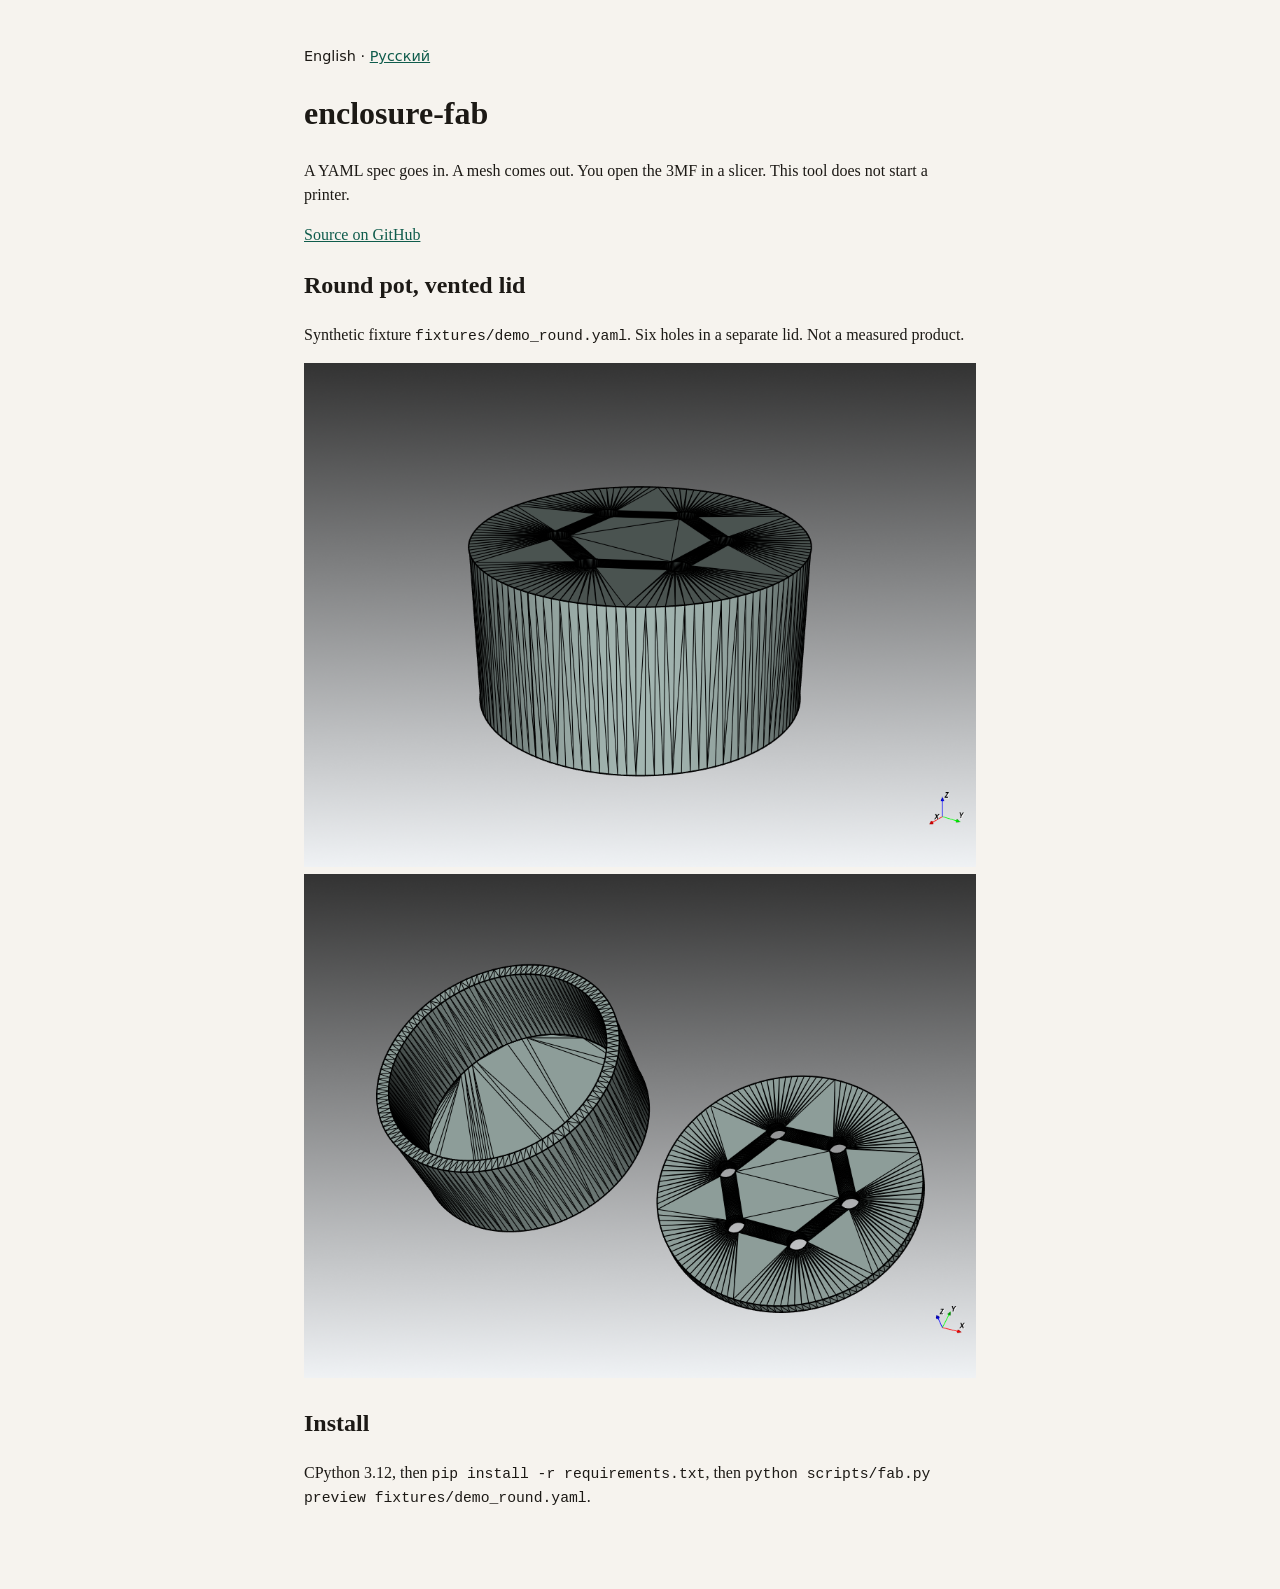
==== docs/index.html @ 09a29b86 "Publish the CadQuery enclosure wrapper with synthetic fixtures. English is the primary language. Per" ====
<!DOCTYPE html>
<html lang="en">
<head>
  <meta charset="utf-8">
  <meta name="viewport" content="width=device-width, initial-scale=1">
  <title>enclosure-fab</title>
  <link rel="stylesheet" href="assets/site.css">
  <link rel="canonical" href="https://belyaevad.github.io/enclosure-fab/">
  <link rel="alternate" hreflang="en" href="https://belyaevad.github.io/enclosure-fab/">
  <link rel="alternate" hreflang="ru" href="https://belyaevad.github.io/enclosure-fab/ru/">
  <meta name="description" content="CadQuery wrapper: a YAML spec becomes STL, 3MF, and STEP. You slice the file yourself.">
</head>
<body>
  <p class="lang">English · <a href="ru/">Русский</a></p>
  <h1>enclosure-fab</h1>
  <p>A YAML spec goes in. A mesh comes out. You open the 3MF in a slicer. This tool does not start a printer.</p>
  <p><a href="https://github.com/BelyaevAD/enclosure-fab">Source on GitHub</a></p>
  <h2>Round pot, vented lid</h2>
  <p>Synthetic fixture <code>fixtures/demo_round.yaml</code>. Six holes in a separate lid. Not a measured product.</p>
  <img src="assets/round-assembled.png" alt="Assembled round pot with a lid and six holes">
  <img src="assets/round-print.png" alt="Pot and lid side by side for slicing">
  <h2>Install</h2>
  <p>CPython 3.12, then <code>pip install -r requirements.txt</code>, then <code>python scripts/fab.py preview fixtures/demo_round.yaml</code>.</p>
</body>
</html>
---- docs/assets/site.css ----
:root {
  color: #1c1915;
  background: #f6f3ee;
  font-family: Georgia, "Iowan Old Style", serif;
}
body {
  margin: 0 auto;
  max-width: 42rem;
  padding: 2rem 1.25rem 4rem;
  line-height: 1.5;
}
a { color: #0f5c4c; }
.lang { font-family: system-ui, sans-serif; font-size: 0.9rem; }
img { max-width: 100%; height: auto; background: #fff; }
code { font-family: ui-monospace, Consolas, monospace; font-size: 0.92em; }
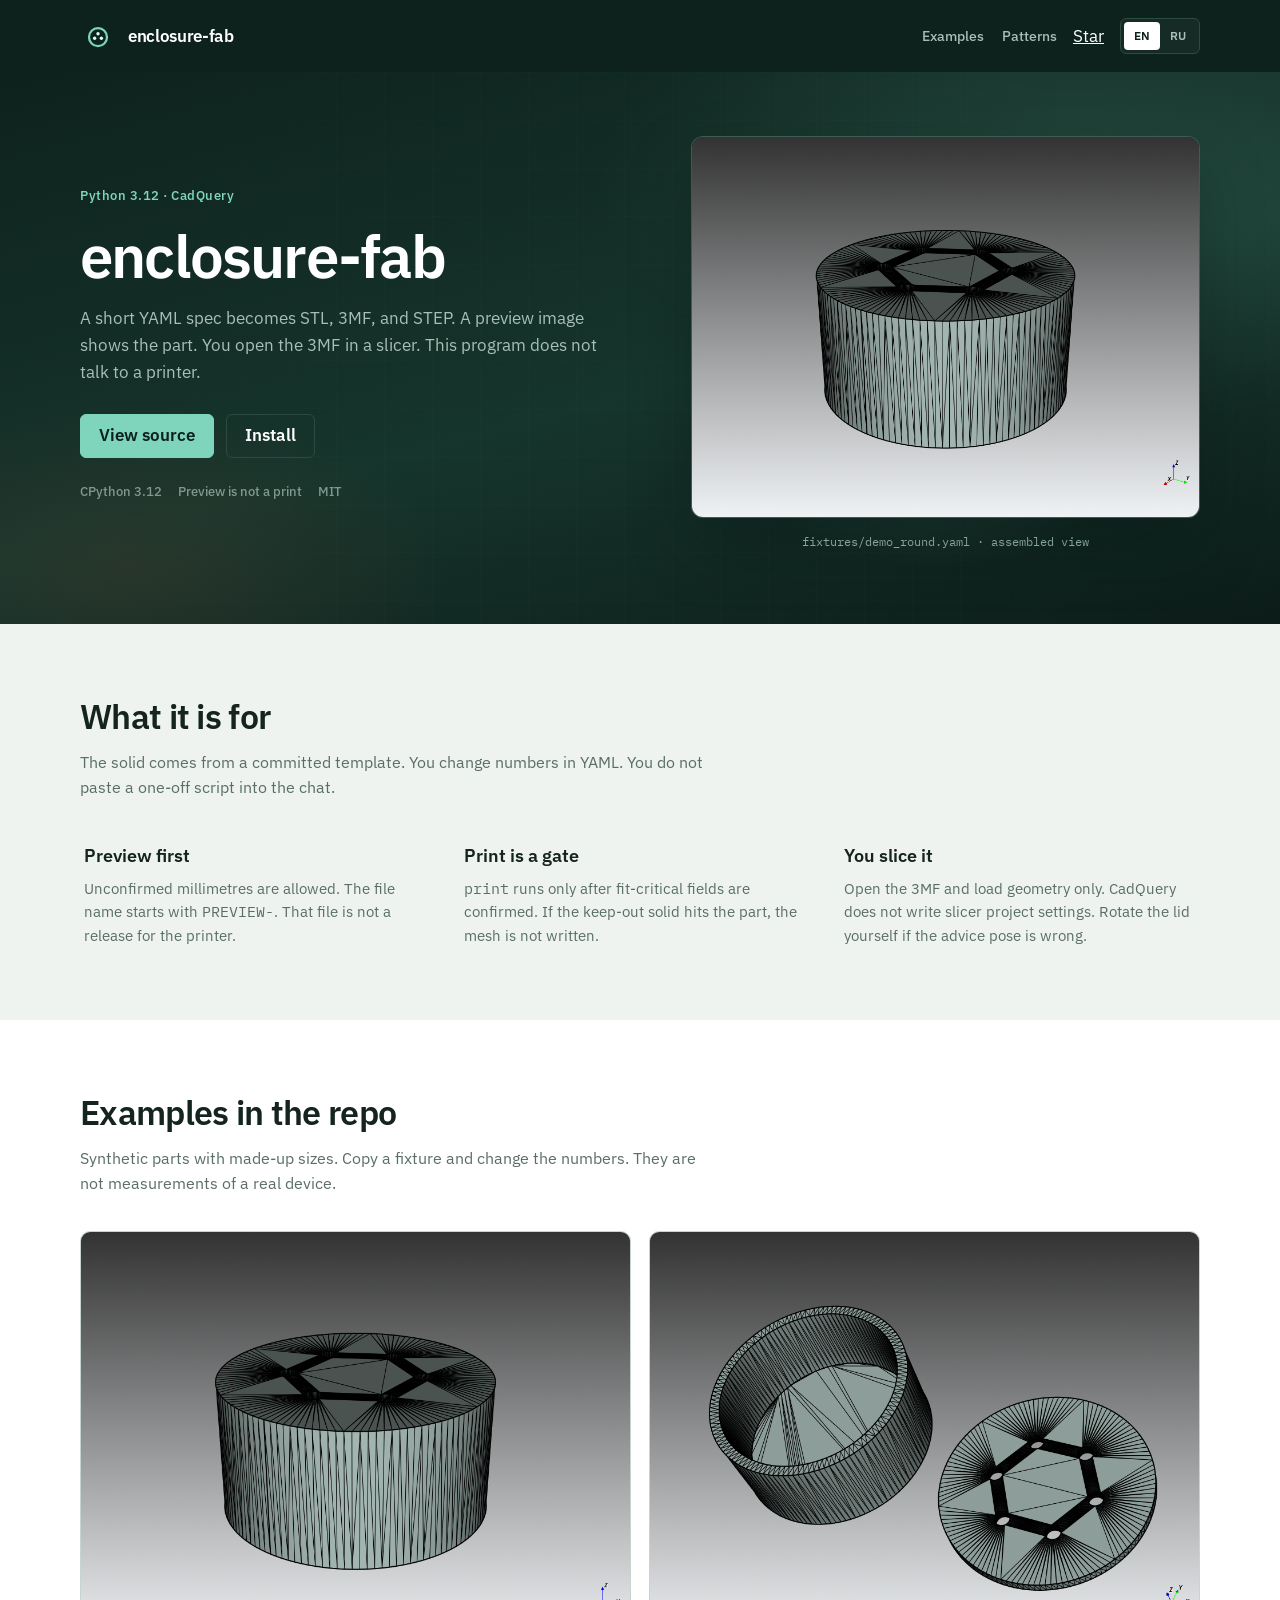
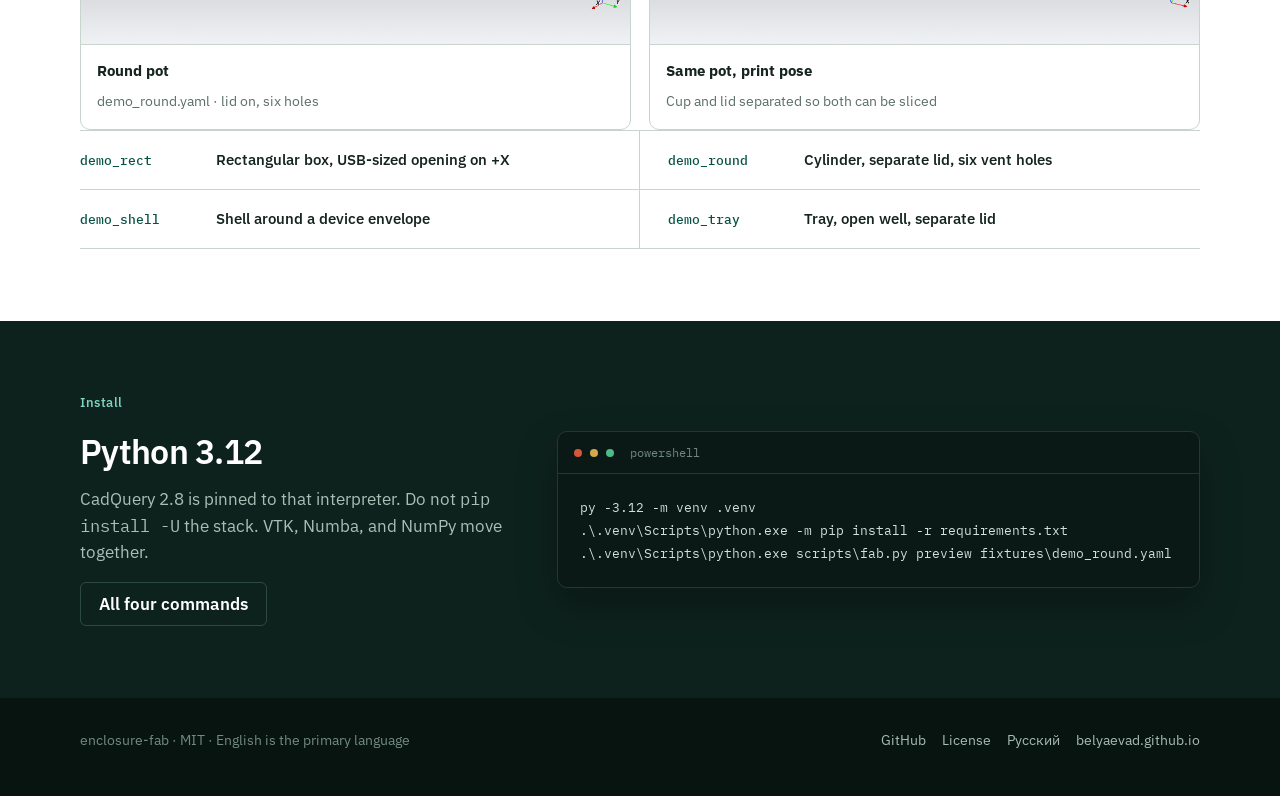
==== commit 5bb2291c: "Match the site to the other project pages and spell out each fixture. GitHub topics are set on the r" ====
--- a/docs/index.html
+++ b/docs/index.html
@@ -3,23 +3,159 @@
 <head>
   <meta charset="utf-8">
   <meta name="viewport" content="width=device-width, initial-scale=1">
-  <title>enclosure-fab</title>
-  <link rel="stylesheet" href="assets/site.css">
+  <title>enclosure-fab — YAML spec to a printable mesh</title>
+  <meta name="description" content="CadQuery wrapper: a YAML spec becomes STL, 3MF, and STEP. Preview is not a print release. You open the file in a slicer. Python 3.12, MIT.">
+  <meta name="robots" content="index, follow, max-image-preview:large">
+  <meta name="author" content="BelyaevAD">
+  <meta name="theme-color" content="#0e221d">
   <link rel="canonical" href="https://belyaevad.github.io/enclosure-fab/">
   <link rel="alternate" hreflang="en" href="https://belyaevad.github.io/enclosure-fab/">
   <link rel="alternate" hreflang="ru" href="https://belyaevad.github.io/enclosure-fab/ru/">
-  <meta name="description" content="CadQuery wrapper: a YAML spec becomes STL, 3MF, and STEP. You slice the file yourself.">
+  <link rel="alternate" hreflang="x-default" href="https://belyaevad.github.io/enclosure-fab/">
+  <link rel="icon" type="image/svg+xml" href="assets/brand-mark.svg">
+  <link rel="preconnect" href="https://fonts.googleapis.com">
+  <link rel="preconnect" href="https://fonts.gstatic.com" crossorigin>
+  <link href="https://fonts.googleapis.com/css2?family=IBM+Plex+Mono:wght@400;500&family=IBM+Plex+Sans:wght@400;500;600;700&display=swap" rel="stylesheet">
+  <link rel="stylesheet" href="assets/site.css">
+  <meta property="og:type" content="website">
+  <meta property="og:locale" content="en_US">
+  <meta property="og:locale:alternate" content="ru_RU">
+  <meta property="og:title" content="enclosure-fab — YAML spec to a printable mesh">
+  <meta property="og:description" content="CadQuery wrapper for STL, 3MF, and STEP. You slice the file. The tool does not start a printer.">
+  <meta property="og:url" content="https://belyaevad.github.io/enclosure-fab/">
+  <meta property="og:site_name" content="enclosure-fab">
+  <meta property="og:image" content="https://belyaevad.github.io/enclosure-fab/assets/round-assembled.png">
+  <meta name="twitter:card" content="summary_large_image">
+  <meta name="twitter:title" content="enclosure-fab">
+  <meta name="twitter:description" content="YAML spec to STL, 3MF, and STEP. Python 3.12, MIT.">
+  <meta name="twitter:image" content="https://belyaevad.github.io/enclosure-fab/assets/round-assembled.png">
 </head>
 <body>
-  <p class="lang">English · <a href="ru/">Русский</a></p>
-  <h1>enclosure-fab</h1>
-  <p>A YAML spec goes in. A mesh comes out. You open the 3MF in a slicer. This tool does not start a printer.</p>
-  <p><a href="https://github.com/BelyaevAD/enclosure-fab">Source on GitHub</a></p>
-  <h2>Round pot, vented lid</h2>
-  <p>Synthetic fixture <code>fixtures/demo_round.yaml</code>. Six holes in a separate lid. Not a measured product.</p>
-  <img src="assets/round-assembled.png" alt="Assembled round pot with a lid and six holes">
-  <img src="assets/round-print.png" alt="Pot and lid side by side for slicing">
-  <h2>Install</h2>
-  <p>CPython 3.12, then <code>pip install -r requirements.txt</code>, then <code>python scripts/fab.py preview fixtures/demo_round.yaml</code>.</p>
+  <header class="site-header">
+    <nav class="nav shell" aria-label="Primary">
+      <a class="brand" href="./">
+        <img src="assets/brand-mark.svg" alt="" width="36" height="36">
+        <span>enclosure-fab</span>
+      </a>
+      <div class="nav-right">
+        <div class="nav-links">
+          <a href="https://github.com/BelyaevAD/enclosure-fab#examples">Examples</a>
+          <a href="https://github.com/BelyaevAD/enclosure-fab/blob/main/docs/patterns.md">Patterns</a>
+        </div>
+        <span class="nav-star">
+          <a class="github-button" href="https://github.com/BelyaevAD/enclosure-fab" data-color-scheme="no-preference: dark; light: dark; dark: dark;" data-icon="octicon-star" data-size="large" data-show-count="true" aria-label="Star BelyaevAD/enclosure-fab on GitHub">Star</a>
+        </span>
+        <div class="language-switch" aria-label="Language">
+          <a href="./" lang="en" aria-current="page">EN</a>
+          <a href="ru/" lang="ru">RU</a>
+        </div>
+      </div>
+    </nav>
+  </header>
+  <main>
+    <section class="hero-band">
+      <div class="hero-inner shell">
+        <div class="hero-copy">
+          <p class="eyebrow">Python 3.12 · CadQuery</p>
+          <h1>enclosure-fab</h1>
+          <p class="hero-lead">A short YAML spec becomes STL, 3MF, and STEP. A preview image shows the part. You open the 3MF in a slicer. This program does not talk to a printer.</p>
+          <div class="hero-actions">
+            <a class="button" href="https://github.com/BelyaevAD/enclosure-fab">View source</a>
+            <a class="button secondary" href="https://github.com/BelyaevAD/enclosure-fab#install">Install</a>
+          </div>
+          <div class="hero-meta">
+            <span>CPython 3.12</span>
+            <span>Preview is not a print</span>
+            <span>MIT</span>
+          </div>
+        </div>
+        <figure class="hero-visual">
+          <div class="hero-frame">
+            <img src="assets/round-assembled.png" alt="Round pot with a lid and six ventilation holes" width="800" height="600">
+          </div>
+          <figcaption>fixtures/demo_round.yaml · assembled view</figcaption>
+        </figure>
+      </div>
+    </section>
+    <section class="section">
+      <div class="shell">
+        <div class="section-heading">
+          <h2>What it is for</h2>
+          <p>The solid comes from a committed template. You change numbers in YAML. You do not paste a one-off script into the chat.</p>
+        </div>
+        <div class="feature-grid">
+          <article class="feature">
+            <h3>Preview first</h3>
+            <p>Unconfirmed millimetres are allowed. The file name starts with <code>PREVIEW-</code>. That file is not a release for the printer.</p>
+          </article>
+          <article class="feature">
+            <h3>Print is a gate</h3>
+            <p><code>print</code> runs only after fit-critical fields are confirmed. If the keep-out solid hits the part, the mesh is not written.</p>
+          </article>
+          <article class="feature">
+            <h3>You slice it</h3>
+            <p>Open the 3MF and load geometry only. CadQuery does not write slicer project settings. Rotate the lid yourself if the advice pose is wrong.</p>
+          </article>
+        </div>
+      </div>
+    </section>
+    <section class="section white" id="examples">
+      <div class="shell">
+        <div class="section-heading">
+          <h2>Examples in the repo</h2>
+          <p>Synthetic parts with made-up sizes. Copy a fixture and change the numbers. They are not measurements of a real device.</p>
+        </div>
+        <div class="shot-gallery">
+          <figure class="shot-card">
+            <img src="assets/round-assembled.png" alt="Assembled round pot" loading="lazy">
+            <figcaption><strong>Round pot</strong><span>demo_round.yaml · lid on, six holes</span></figcaption>
+          </figure>
+          <figure class="shot-card">
+            <img src="assets/round-print.png" alt="Pot and lid side by side" loading="lazy">
+            <figcaption><strong>Same pot, print pose</strong><span>Cup and lid separated so both can be sliced</span></figcaption>
+          </figure>
+        </div>
+        <div class="coverage" aria-label="Fixtures">
+          <div class="coverage-item"><code>demo_rect</code><strong>Rectangular box, USB-sized opening on +X</strong></div>
+          <div class="coverage-item"><code>demo_round</code><strong>Cylinder, separate lid, six vent holes</strong></div>
+          <div class="coverage-item"><code>demo_shell</code><strong>Shell around a device envelope</strong></div>
+          <div class="coverage-item"><code>demo_tray</code><strong>Tray, open well, separate lid</strong></div>
+        </div>
+      </div>
+    </section>
+    <section class="section dark">
+      <div class="quick-start shell">
+        <div class="quick-copy">
+          <p class="eyebrow">Install</p>
+          <h2>Python 3.12</h2>
+          <p>CadQuery 2.8 is pinned to that interpreter. Do not <code>pip install -U</code> the stack. VTK, Numba, and NumPy move together.</p>
+          <a class="button secondary" href="https://github.com/BelyaevAD/enclosure-fab#examples">All four commands</a>
+        </div>
+        <div class="code-window" aria-label="Install commands">
+          <div class="code-toolbar">
+            <span class="window-dot"></span>
+            <span class="window-dot yellow"></span>
+            <span class="window-dot green"></span>
+            <span>powershell</span>
+          </div>
+          <pre><code>py -3.12 -m venv .venv
+.\.venv\Scripts\python.exe -m pip install -r requirements.txt
+.\.venv\Scripts\python.exe scripts\fab.py preview fixtures\demo_round.yaml</code></pre>
+        </div>
+      </div>
+    </section>
+  </main>
+  <footer class="site-footer">
+    <div class="footer-inner shell">
+      <p>enclosure-fab · MIT · English is the primary language</p>
+      <div class="footer-links">
+        <a href="https://github.com/BelyaevAD/enclosure-fab">GitHub</a>
+        <a href="https://github.com/BelyaevAD/enclosure-fab/blob/main/LICENSE">License</a>
+        <a href="ru/" lang="ru">Русский</a>
+        <a href="https://belyaevad.github.io/">belyaevad.github.io</a>
+      </div>
+    </div>
+  </footer>
+  <script async defer src="https://buttons.github.io/buttons.js"></script>
 </body>
 </html>
--- a/docs/assets/site.css
+++ b/docs/assets/site.css
@@ -1,15 +1,676 @@
 :root {
-  color: #1c1915;
-  background: #f6f3ee;
-  font-family: Georgia, "Iowan Old Style", serif;
-}
+  color-scheme: light;
+  --paper: #eef3f0;
+  --surface: #ffffff;
+  --ink: #15241f;
+  --muted: #5a6e67;
+  --line: #c8d5cf;
+  --brand: #0a6f5f;
+  --brand-dark: #065245;
+  --hero: #0e221d;
+  --hero-mid: #16352c;
+  --hero-line: #2d4a41;
+  --hero-muted: #a8bfb6;
+  --accent: #d4573a;
+  --mint: #7fd4bc;
+  --code: #0a1915;
+  --code-line: #243832;
+  --shadow: 0 28px 60px rgba(8, 24, 20, 0.35);
+}
+
+* {
+  box-sizing: border-box;
+}
+
+html {
+  scroll-behavior: smooth;
+}
+
 body {
+  margin: 0;
+  color: var(--ink);
+  background: var(--paper);
+  font-family: "IBM Plex Sans", "Segoe UI", sans-serif;
+  font-size: 17px;
+  line-height: 1.55;
+}
+
+a {
+  color: inherit;
+}
+
+img {
+  display: block;
+  max-width: 100%;
+}
+
+.shell {
+  width: min(1120px, calc(100% - 48px));
   margin: 0 auto;
-  max-width: 42rem;
-  padding: 2rem 1.25rem 4rem;
-  line-height: 1.5;
-}
-a { color: #0f5c4c; }
-.lang { font-family: system-ui, sans-serif; font-size: 0.9rem; }
-img { max-width: 100%; height: auto; background: #fff; }
-code { font-family: ui-monospace, Consolas, monospace; font-size: 0.92em; }
+}
+
+.site-header {
+  position: relative;
+  z-index: 10;
+  color: #ffffff;
+  background: var(--hero);
+}
+
+.nav {
+  display: flex;
+  min-height: 72px;
+  align-items: center;
+  justify-content: space-between;
+  gap: 24px;
+}
+
+.brand {
+  display: inline-flex;
+  align-items: center;
+  gap: 12px;
+  color: #ffffff;
+  font-weight: 600;
+  letter-spacing: -0.02em;
+  text-decoration: none;
+}
+
+.brand img {
+  width: 36px;
+  height: 36px;
+}
+
+.nav-right,
+.nav-links,
+.language-switch {
+  display: flex;
+  align-items: center;
+}
+
+.nav-right {
+  gap: 16px;
+}
+
+.nav-links {
+  gap: 18px;
+}
+
+.nav-links a {
+  color: var(--hero-muted);
+  font-size: 0.9rem;
+  font-weight: 500;
+  text-decoration: none;
+}
+
+.nav-links a:hover,
+.nav-links a:focus-visible {
+  color: #ffffff;
+}
+
+.nav-star {
+  display: inline-flex;
+  align-items: center;
+  height: 28px;
+  line-height: 0;
+}
+
+.nav-star > span,
+.nav-star iframe {
+  display: inline-block !important;
+  vertical-align: middle;
+}
+
+.language-switch {
+  padding: 3px;
+  border: 1px solid var(--hero-line);
+  border-radius: 6px;
+  background: rgba(255, 255, 255, 0.04);
+}
+
+.language-switch a {
+  min-width: 36px;
+  padding: 5px 8px;
+  border-radius: 4px;
+  color: var(--hero-muted);
+  font-size: 0.75rem;
+  font-weight: 600;
+  text-align: center;
+  text-decoration: none;
+}
+
+.language-switch a[aria-current="page"] {
+  color: var(--hero);
+  background: #ffffff;
+}
+
+.hero-band {
+  position: relative;
+  overflow: hidden;
+  color: #ffffff;
+  background:
+    radial-gradient(ellipse 70% 80% at 85% 20%, rgba(127, 212, 188, 0.14), transparent 55%),
+    radial-gradient(ellipse 50% 60% at 10% 90%, rgba(212, 87, 58, 0.1), transparent 50%),
+    linear-gradient(165deg, var(--hero) 0%, var(--hero-mid) 55%, #0c1c18 100%);
+}
+
+.hero-band::before {
+  position: absolute;
+  inset: 0;
+  background-image:
+    linear-gradient(rgba(255, 255, 255, 0.03) 1px, transparent 1px),
+    linear-gradient(90deg, rgba(255, 255, 255, 0.03) 1px, transparent 1px);
+  background-size: 48px 48px;
+  mask-image: linear-gradient(90deg, transparent, #000 30%, #000 70%, transparent);
+  opacity: 0.35;
+  pointer-events: none;
+  content: "";
+}
+
+.hero-inner {
+  position: relative;
+  display: grid;
+  grid-template-columns: minmax(0, 1.05fr) minmax(280px, 0.95fr);
+  gap: 48px;
+  align-items: center;
+  padding: 64px 0 72px;
+}
+
+.hero-copy {
+  position: relative;
+  z-index: 2;
+  max-width: 34rem;
+}
+
+.eyebrow {
+  margin: 0 0 18px;
+  color: var(--mint);
+  font-size: 0.82rem;
+  font-weight: 550;
+  letter-spacing: 0.04em;
+}
+
+h1,
+h2,
+h3,
+p {
+  margin-top: 0;
+}
+
+h1 {
+  margin-bottom: 18px;
+  font-size: clamp(2.6rem, 5vw, 3.75rem);
+  font-weight: 600;
+  line-height: 1.05;
+  letter-spacing: -0.03em;
+}
+
+.hero-lead {
+  margin-bottom: 0;
+  color: var(--hero-muted);
+  font-size: 1.08rem;
+  line-height: 1.55;
+}
+
+.hero-actions {
+  display: flex;
+  flex-wrap: wrap;
+  align-items: center;
+  gap: 12px;
+  margin-top: 28px;
+}
+
+.button {
+  display: inline-flex;
+  min-height: 44px;
+  align-items: center;
+  justify-content: center;
+  padding: 0 18px;
+  border: 1px solid var(--mint);
+  border-radius: 6px;
+  color: #0d211c;
+  background: var(--mint);
+  font-weight: 600;
+  text-decoration: none;
+  transition: transform 0.2s ease, background 0.2s ease;
+}
+
+.button:hover,
+.button:focus-visible {
+  background: #a8ecda;
+  transform: translateY(-1px);
+}
+
+.button.secondary {
+  color: #ffffff;
+  background: transparent;
+  border-color: var(--hero-line);
+}
+
+.button.secondary:hover,
+.button.secondary:focus-visible {
+  border-color: var(--mint);
+  transform: translateY(-1px);
+}
+
+.hero-meta {
+  display: flex;
+  flex-wrap: wrap;
+  gap: 16px;
+  margin-top: 24px;
+  color: #7f9a91;
+  font-size: 0.82rem;
+  font-weight: 500;
+}
+
+.hero-visual {
+  position: relative;
+  z-index: 2;
+  margin: 0;
+  animation: hero-rise 0.85s cubic-bezier(0.22, 1, 0.36, 1) both;
+}
+
+.hero-visual::before {
+  position: absolute;
+  z-index: -1;
+  inset: 12% -8% -8% 8%;
+  border-radius: 20px;
+  background: radial-gradient(circle at 40% 30%, rgba(127, 212, 188, 0.28), transparent 65%);
+  filter: blur(8px);
+  content: "";
+  animation: glow-pulse 5s ease-in-out infinite;
+}
+
+.hero-frame {
+  overflow: hidden;
+  border: 1px solid rgba(166, 214, 198, 0.28);
+  border-radius: 12px;
+  background: #132b24;
+  box-shadow: var(--shadow);
+}
+
+.hero-frame img {
+  width: 100%;
+  height: auto;
+  background: #1a332c;
+}
+
+.hero-visual figcaption {
+  margin-top: 14px;
+  color: #88a399;
+  font-family: "IBM Plex Mono", "Cascadia Mono", Consolas, monospace;
+  font-size: 0.78rem;
+  text-align: center;
+}
+
+@keyframes hero-rise {
+  from {
+    opacity: 0;
+    transform: translateY(18px) scale(0.98);
+  }
+  to {
+    opacity: 1;
+    transform: translateY(0) scale(1);
+  }
+}
+
+@keyframes glow-pulse {
+  0%,
+  100% {
+    opacity: 0.7;
+  }
+  50% {
+    opacity: 1;
+  }
+}
+
+.section {
+  padding: 72px 0;
+}
+
+.section.white {
+  background: var(--surface);
+}
+
+.section.dark {
+  color: #ffffff;
+  background: var(--hero);
+}
+
+.section-heading {
+  max-width: 40rem;
+  margin-bottom: 36px;
+}
+
+.section-heading h2 {
+  margin-bottom: 12px;
+  font-size: clamp(1.7rem, 3vw, 2.15rem);
+  font-weight: 600;
+  line-height: 1.2;
+  letter-spacing: -0.02em;
+}
+
+.section-heading p {
+  margin-bottom: 0;
+  color: var(--muted);
+  font-size: 1.02rem;
+}
+
+.dark .section-heading p {
+  color: var(--hero-muted);
+}
+
+.feature-grid {
+  display: grid;
+  grid-template-columns: repeat(3, minmax(0, 1fr));
+  gap: 20px;
+}
+
+.feature {
+  padding: 8px 4px 0;
+}
+
+.feature h3 {
+  margin-bottom: 10px;
+  font-size: 1.12rem;
+  font-weight: 600;
+  line-height: 1.3;
+}
+
+.feature p {
+  margin-bottom: 0;
+  color: var(--muted);
+  font-size: 0.95rem;
+  line-height: 1.55;
+}
+
+.shot-gallery {
+  display: grid;
+  grid-template-columns: repeat(2, minmax(0, 1fr));
+  gap: 18px;
+}
+
+.shot-card {
+  margin: 0;
+  overflow: hidden;
+  border: 1px solid var(--line);
+  border-radius: 10px;
+  background: var(--surface);
+}
+
+.shot-card a {
+  display: block;
+  text-decoration: none;
+}
+
+.shot-card img {
+  width: 100%;
+  height: auto;
+  background: #e4ebe8;
+  border-bottom: 1px solid var(--line);
+  transition: transform 0.35s ease;
+}
+
+.shot-card a:hover img,
+.shot-card a:focus-visible img {
+  transform: scale(1.015);
+}
+
+.shot-card figcaption {
+  padding: 14px 16px 16px;
+}
+
+.shot-card strong {
+  display: block;
+  margin-bottom: 4px;
+  font-size: 0.95rem;
+}
+
+.shot-card span {
+  color: var(--muted);
+  font-size: 0.88rem;
+  line-height: 1.45;
+}
+
+.coverage {
+  display: grid;
+  grid-template-columns: repeat(2, minmax(0, 1fr));
+  gap: 0;
+  border-top: 1px solid var(--line);
+}
+
+.coverage-item {
+  display: grid;
+  grid-template-columns: 7.5rem minmax(0, 1fr);
+  gap: 16px;
+  align-items: baseline;
+  padding: 18px 8px 18px 0;
+  border-bottom: 1px solid var(--line);
+}
+
+.coverage-item:nth-child(odd) {
+  padding-right: 28px;
+  border-right: 1px solid var(--line);
+}
+
+.coverage-item:nth-child(even) {
+  padding-left: 28px;
+}
+
+.coverage-item code {
+  color: var(--brand-dark);
+  font-family: "IBM Plex Mono", "Cascadia Mono", Consolas, monospace;
+  font-size: 0.8rem;
+  font-weight: 500;
+}
+
+.coverage-item strong {
+  font-size: 0.95rem;
+  font-weight: 550;
+  line-height: 1.4;
+}
+
+.quick-start {
+  display: grid;
+  grid-template-columns: minmax(240px, 0.8fr) minmax(0, 1.2fr);
+  gap: 48px;
+  align-items: center;
+}
+
+.quick-copy .eyebrow {
+  color: var(--mint);
+}
+
+.quick-copy h2 {
+  margin-bottom: 14px;
+  font-size: clamp(1.7rem, 3vw, 2.15rem);
+  font-weight: 600;
+  line-height: 1.2;
+  letter-spacing: -0.02em;
+}
+
+.quick-copy p {
+  color: var(--hero-muted);
+}
+
+.code-window {
+  overflow: hidden;
+  border: 1px solid var(--code-line);
+  border-radius: 10px;
+  background: var(--code);
+  box-shadow: 0 18px 40px rgba(0, 0, 0, 0.28);
+}
+
+.code-toolbar {
+  display: flex;
+  min-height: 42px;
+  align-items: center;
+  gap: 8px;
+  padding: 0 16px;
+  border-bottom: 1px solid var(--code-line);
+  color: #6f877e;
+  font-family: "IBM Plex Mono", "Cascadia Mono", Consolas, monospace;
+  font-size: 0.74rem;
+}
+
+.window-dot {
+  width: 8px;
+  height: 8px;
+  border-radius: 50%;
+  background: var(--accent);
+}
+
+.window-dot.yellow {
+  background: #d4a84b;
+}
+
+.window-dot.green {
+  background: #4cba8a;
+  margin-right: 8px;
+}
+
+pre,
+code {
+  font-family: "IBM Plex Mono", "Cascadia Mono", Consolas, monospace;
+}
+
+pre {
+  margin: 0;
+  overflow-x: auto;
+  padding: 22px;
+  color: #d2e0db;
+  font-size: 0.84rem;
+  line-height: 1.7;
+}
+
+.code-comment {
+  color: #6d857c;
+}
+
+.safety-list {
+  display: grid;
+  grid-template-columns: repeat(2, minmax(0, 1fr));
+  gap: 12px 36px;
+  margin: 0;
+  padding: 0;
+  list-style: none;
+}
+
+.safety-list li {
+  padding: 14px 0;
+  border-top: 1px solid var(--line);
+  color: var(--muted);
+  font-size: 0.95rem;
+}
+
+.site-footer {
+  padding: 32px 0 44px;
+  color: #738a82;
+  background: #081410;
+}
+
+.footer-inner {
+  display: flex;
+  align-items: center;
+  justify-content: space-between;
+  gap: 24px;
+}
+
+.footer-inner p {
+  margin-bottom: 0;
+  font-size: 0.86rem;
+}
+
+.footer-links {
+  display: flex;
+  flex-wrap: wrap;
+  gap: 16px;
+}
+
+.footer-links a {
+  color: #a7bbb3;
+  font-size: 0.86rem;
+  text-decoration: none;
+}
+
+.footer-links a:hover,
+.footer-links a:focus-visible {
+  color: #ffffff;
+}
+
+:focus-visible {
+  outline: 3px solid #e8c46a;
+  outline-offset: 3px;
+}
+
+@media (max-width: 900px) {
+  .hero-inner {
+    grid-template-columns: 1fr;
+    gap: 36px;
+    padding: 52px 0 56px;
+  }
+
+  .hero-visual {
+    max-width: 420px;
+  }
+
+  .coverage {
+    grid-template-columns: 1fr;
+  }
+
+  .coverage-item,
+  .coverage-item:nth-child(odd),
+  .coverage-item:nth-child(even) {
+    grid-template-columns: 6.5rem minmax(0, 1fr);
+    padding: 16px 0;
+    border-right: 0;
+  }
+}
+
+@media (max-width: 820px) {
+  .shot-gallery {
+    grid-template-columns: 1fr;
+  }
+
+  .shell {
+    width: min(100% - 32px, 720px);
+  }
+
+  .nav-links {
+    display: none;
+  }
+
+  .section,
+  .section.white {
+    padding: 56px 0;
+  }
+
+  .feature-grid,
+  .quick-start,
+  .safety-list {
+    grid-template-columns: 1fr;
+  }
+}
+
+@media (max-width: 620px) {
+  .hero-actions .button {
+    width: 100%;
+  }
+
+  .footer-inner {
+    align-items: flex-start;
+    flex-direction: column;
+  }
+
+  pre {
+    font-size: 0.76rem;
+  }
+}
+
+@media (prefers-reduced-motion: reduce) {
+  .hero-visual,
+  .hero-visual::before,
+  .button,
+  .shot-card img {
+    animation: none;
+    transition: none;
+  }
+}
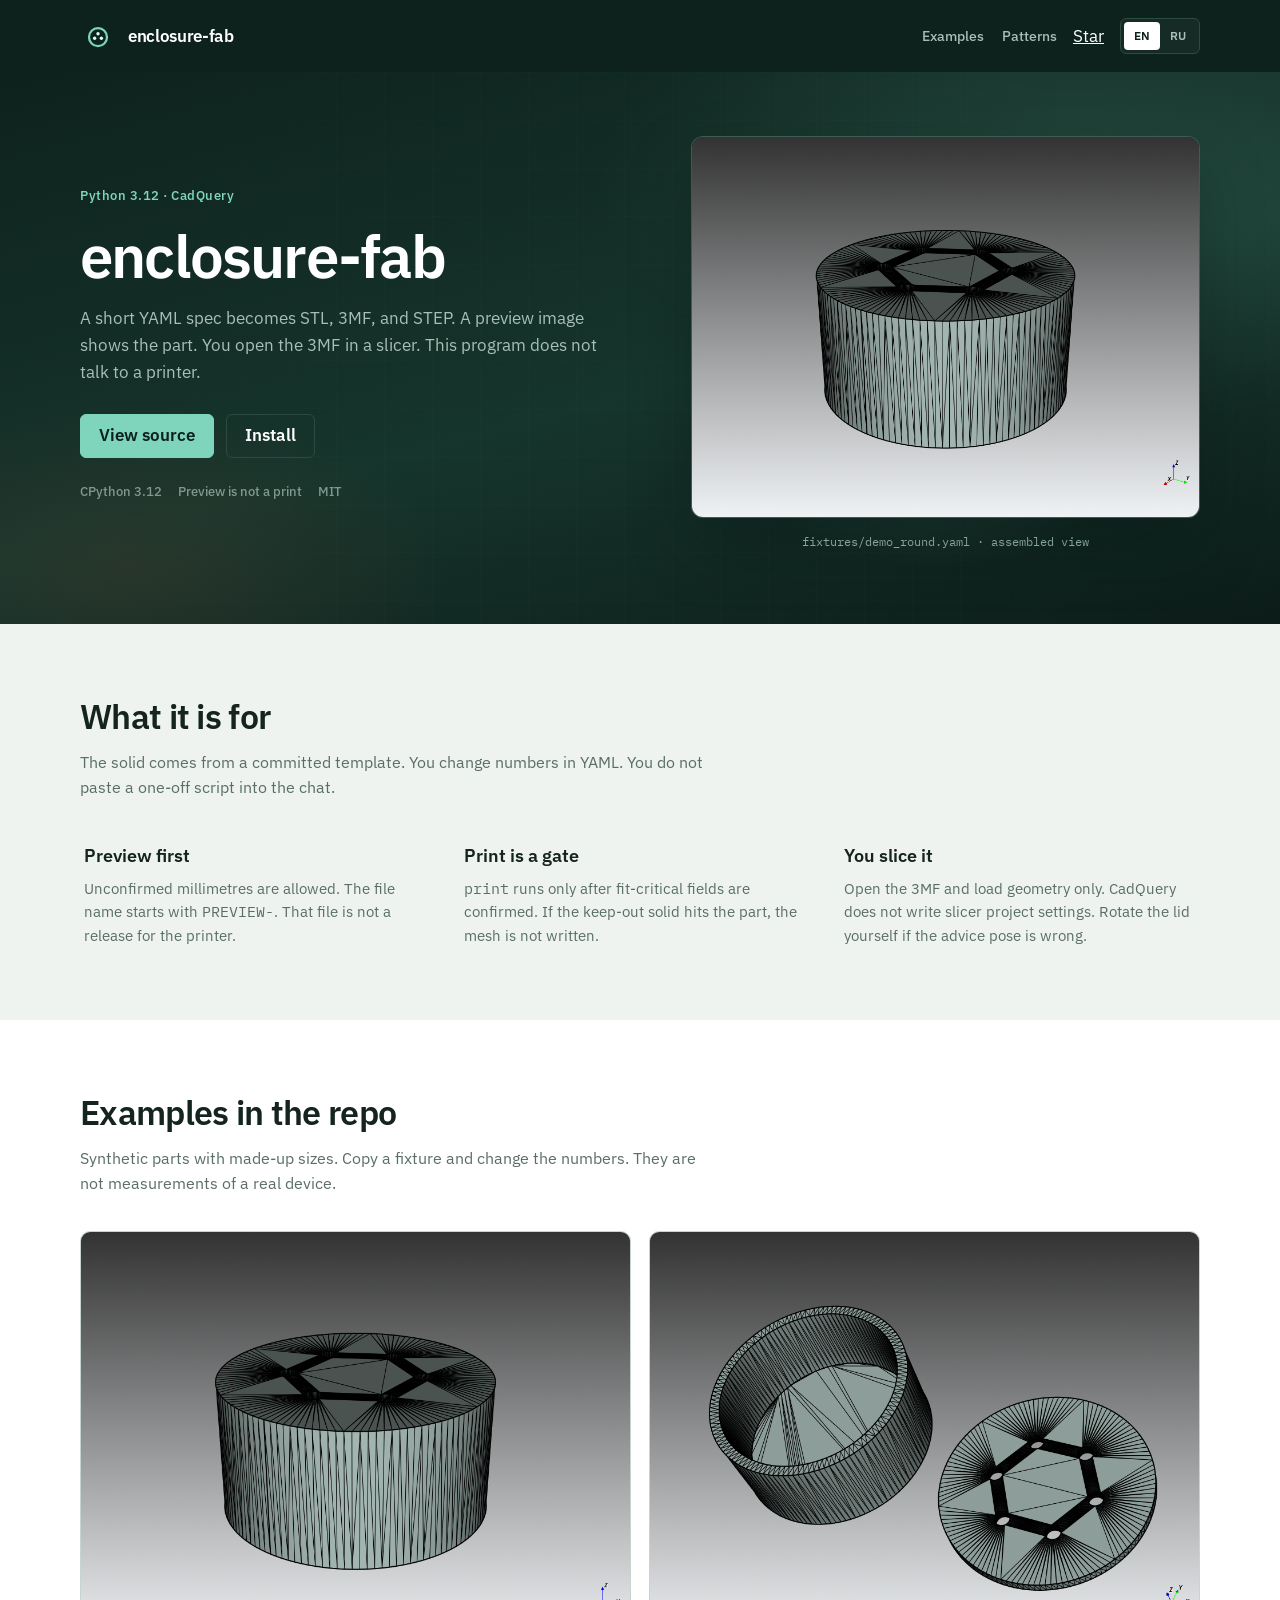
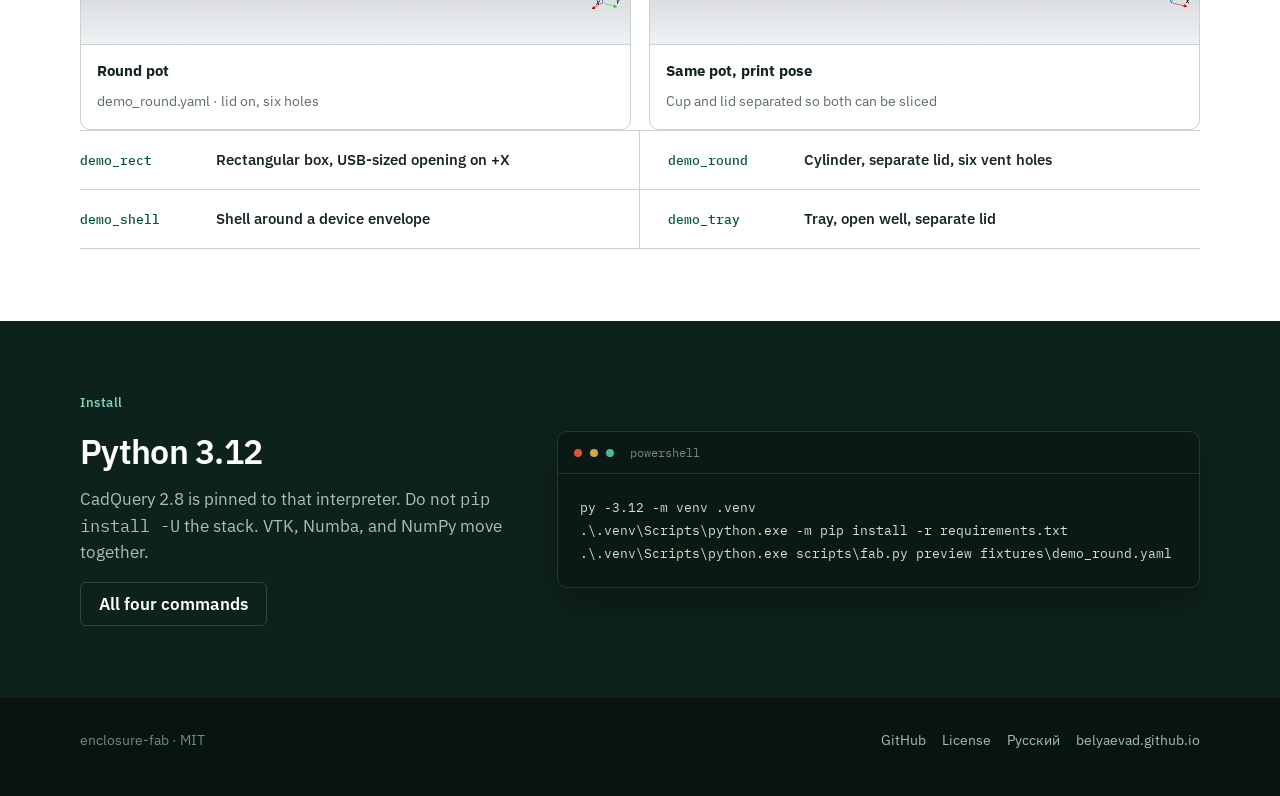
==== commit 36d8579f: "Describe the tool on both language pages." ====
--- a/docs/index.html
+++ b/docs/index.html
@@ -147,7 +147,7 @@
   </main>
   <footer class="site-footer">
     <div class="footer-inner shell">
-      <p>enclosure-fab · MIT · English is the primary language</p>
+      <p>enclosure-fab · MIT</p>
       <div class="footer-links">
         <a href="https://github.com/BelyaevAD/enclosure-fab">GitHub</a>
         <a href="https://github.com/BelyaevAD/enclosure-fab/blob/main/LICENSE">License</a>
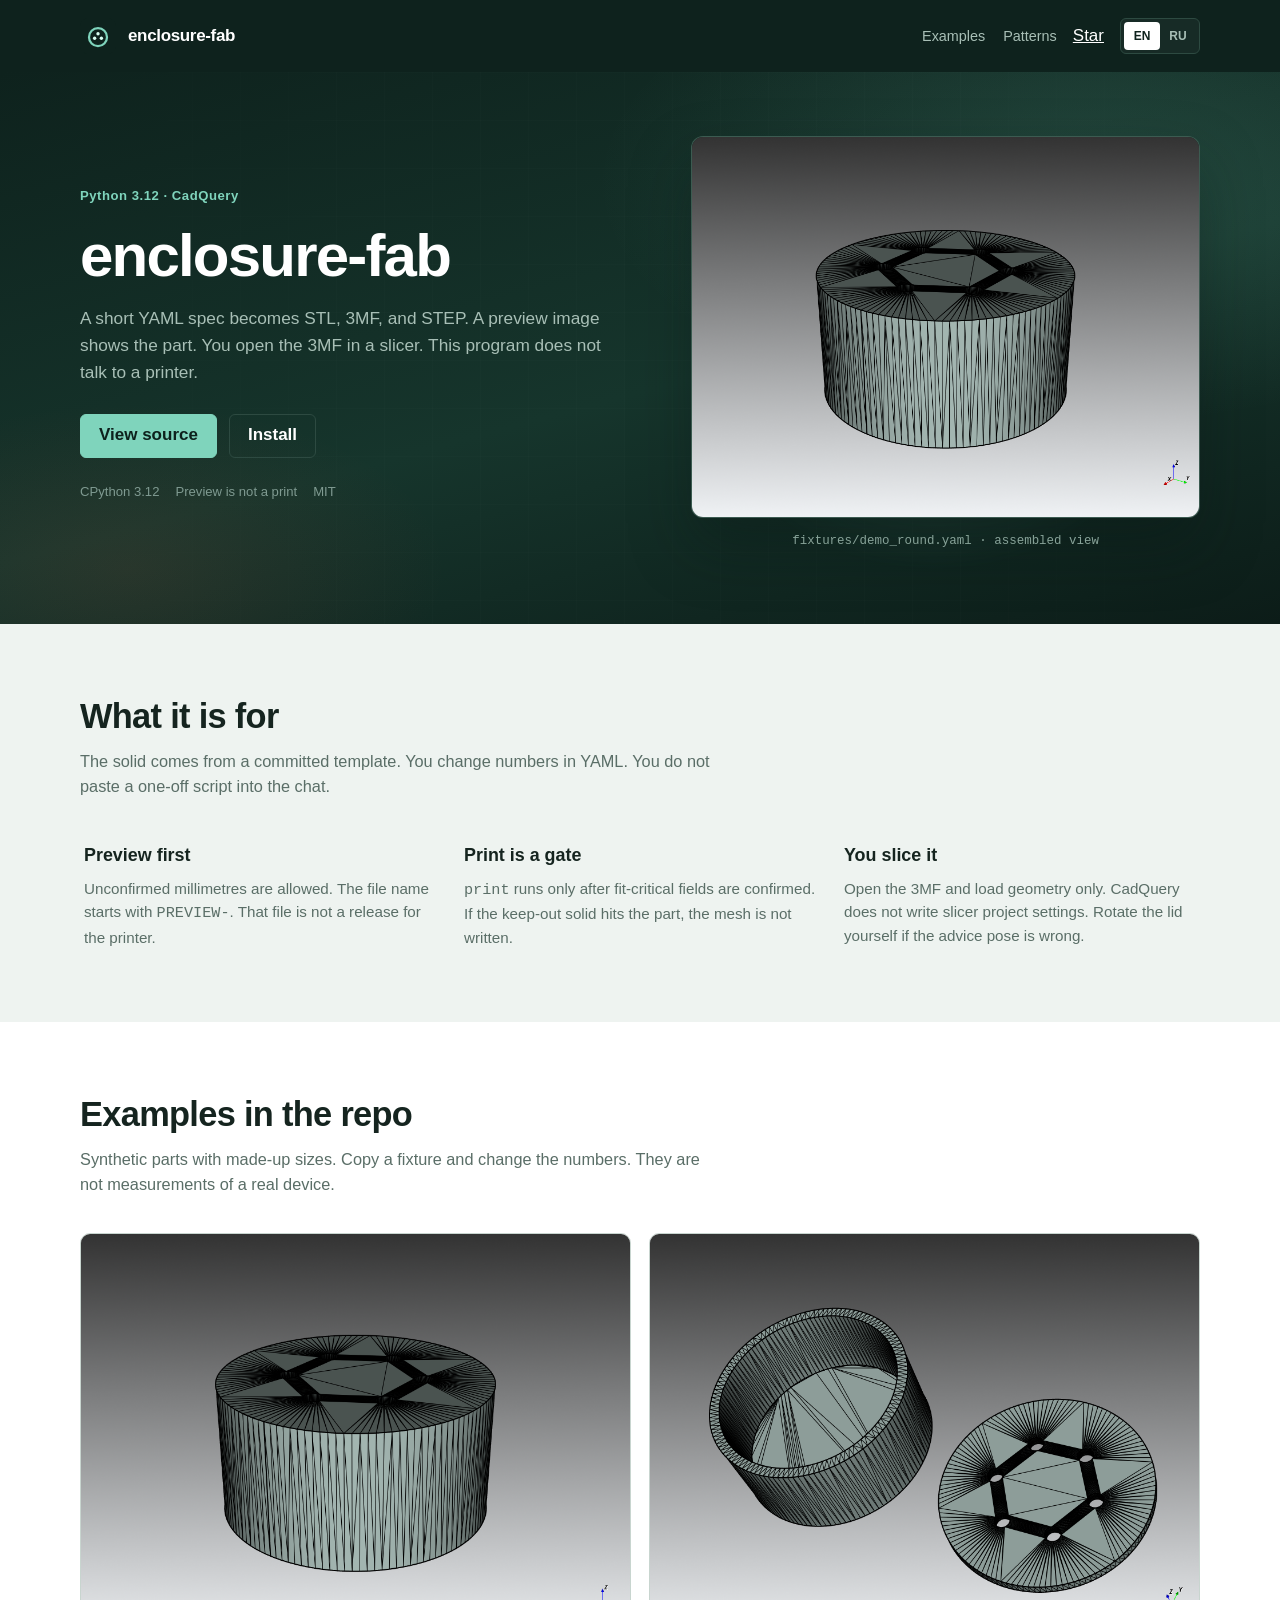
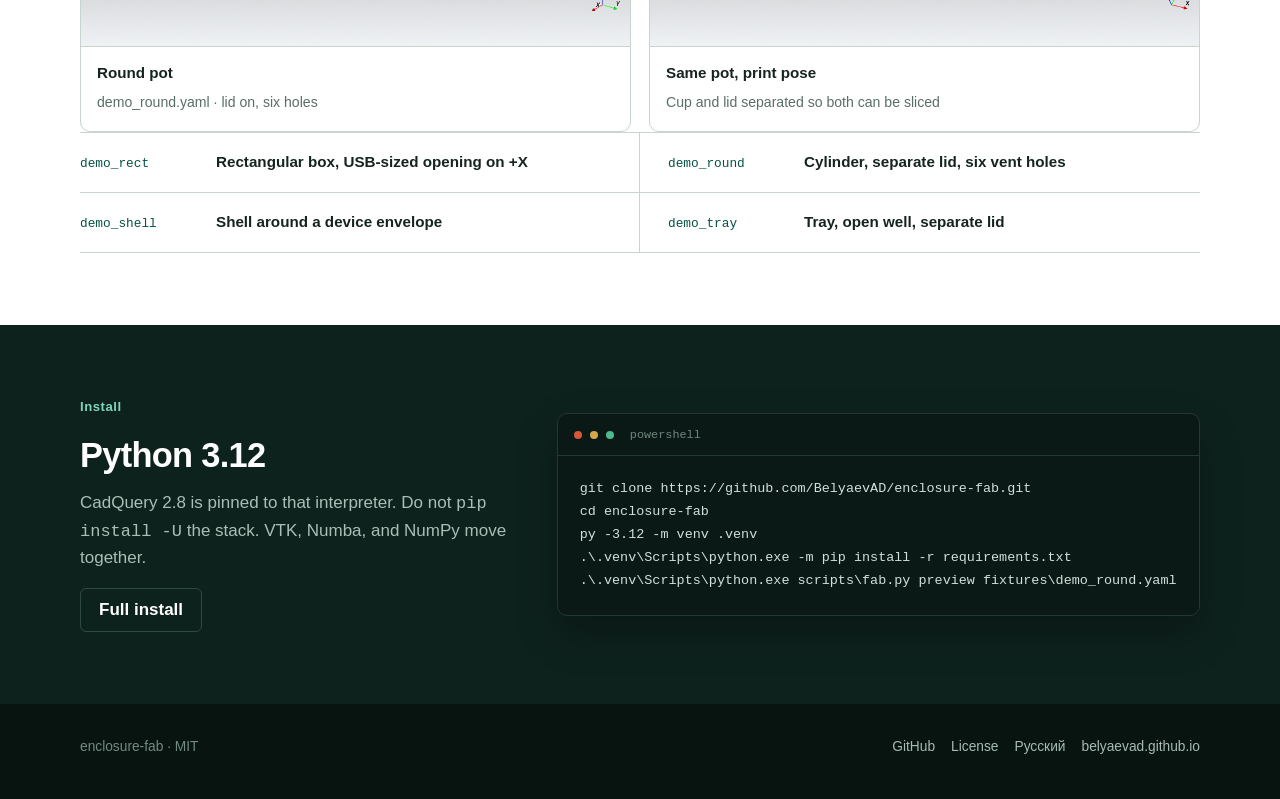
==== commit 6aacbf4d: "Add the star control on the Russian page and an agent install path." ====
--- a/docs/index.html
+++ b/docs/index.html
@@ -2,6 +2,7 @@
 <html lang="en">
 <head>
   <meta charset="utf-8">
+  <meta http-equiv="Content-Security-Policy" content="default-src 'self'; script-src 'self' 'unsafe-inline' https://buttons.github.io; style-src 'self' 'unsafe-inline' https://fonts.googleapis.com; font-src https://fonts.gstatic.com; img-src 'self' data:; frame-src https://ghbtns.com https://buttons.github.io; connect-src 'self' https://api.github.com">
   <meta name="viewport" content="width=device-width, initial-scale=1">
   <title>enclosure-fab — YAML spec to a printable mesh</title>
   <meta name="description" content="CadQuery wrapper: a YAML spec becomes STL, 3MF, and STEP. Preview is not a print release. You open the file in a slicer. Python 3.12, MIT.">
@@ -12,6 +13,7 @@
   <link rel="alternate" hreflang="en" href="https://belyaevad.github.io/enclosure-fab/">
   <link rel="alternate" hreflang="ru" href="https://belyaevad.github.io/enclosure-fab/ru/">
   <link rel="alternate" hreflang="x-default" href="https://belyaevad.github.io/enclosure-fab/">
+  <link rel="sitemap" type="application/xml" href="https://belyaevad.github.io/enclosure-fab/sitemap.xml">
   <link rel="icon" type="image/svg+xml" href="assets/brand-mark.svg">
   <link rel="preconnect" href="https://fonts.googleapis.com">
   <link rel="preconnect" href="https://fonts.gstatic.com" crossorigin>
@@ -39,11 +41,11 @@
       </a>
       <div class="nav-right">
         <div class="nav-links">
-          <a href="https://github.com/BelyaevAD/enclosure-fab#examples">Examples</a>
-          <a href="https://github.com/BelyaevAD/enclosure-fab/blob/main/docs/patterns.md">Patterns</a>
+          <a href="https://github.com/BelyaevAD/enclosure-fab#examples" target="_blank" rel="noopener noreferrer">Examples</a>
+          <a href="https://github.com/BelyaevAD/enclosure-fab/blob/main/docs/patterns.md" target="_blank" rel="noopener noreferrer">Patterns</a>
         </div>
         <span class="nav-star">
-          <a class="github-button" href="https://github.com/BelyaevAD/enclosure-fab" data-color-scheme="no-preference: dark; light: dark; dark: dark;" data-icon="octicon-star" data-size="large" data-show-count="true" aria-label="Star BelyaevAD/enclosure-fab on GitHub">Star</a>
+          <a class="github-button" href="https://github.com/BelyaevAD/enclosure-fab" rel="noopener" data-color-scheme="no-preference: dark; light: dark; dark: dark;" data-icon="octicon-star" data-size="large" data-show-count="true" aria-label="Star BelyaevAD/enclosure-fab on GitHub">Star</a>
         </span>
         <div class="language-switch" aria-label="Language">
           <a href="./" lang="en" aria-current="page">EN</a>
@@ -60,8 +62,8 @@
           <h1>enclosure-fab</h1>
           <p class="hero-lead">A short YAML spec becomes STL, 3MF, and STEP. A preview image shows the part. You open the 3MF in a slicer. This program does not talk to a printer.</p>
           <div class="hero-actions">
-            <a class="button" href="https://github.com/BelyaevAD/enclosure-fab">View source</a>
-            <a class="button secondary" href="https://github.com/BelyaevAD/enclosure-fab#install">Install</a>
+            <a class="button" href="https://github.com/BelyaevAD/enclosure-fab" target="_blank" rel="noopener noreferrer">View source</a>
+            <a class="button secondary" href="#install">Install</a>
           </div>
           <div class="hero-meta">
             <span>CPython 3.12</span>
@@ -123,13 +125,13 @@
         </div>
       </div>
     </section>
-    <section class="section dark">
+    <section class="section dark" id="install">
       <div class="quick-start shell">
         <div class="quick-copy">
           <p class="eyebrow">Install</p>
           <h2>Python 3.12</h2>
           <p>CadQuery 2.8 is pinned to that interpreter. Do not <code>pip install -U</code> the stack. VTK, Numba, and NumPy move together.</p>
-          <a class="button secondary" href="https://github.com/BelyaevAD/enclosure-fab#examples">All four commands</a>
+          <a class="button secondary" href="https://github.com/BelyaevAD/enclosure-fab#agent-setup" target="_blank" rel="noopener noreferrer">Full install</a>
         </div>
         <div class="code-window" aria-label="Install commands">
           <div class="code-toolbar">
@@ -138,7 +140,9 @@
             <span class="window-dot green"></span>
             <span>powershell</span>
           </div>
-          <pre><code>py -3.12 -m venv .venv
+          <pre><code>git clone https://github.com/BelyaevAD/enclosure-fab.git
+cd enclosure-fab
+py -3.12 -m venv .venv
 .\.venv\Scripts\python.exe -m pip install -r requirements.txt
 .\.venv\Scripts\python.exe scripts\fab.py preview fixtures\demo_round.yaml</code></pre>
         </div>
@@ -149,10 +153,10 @@
     <div class="footer-inner shell">
       <p>enclosure-fab · MIT</p>
       <div class="footer-links">
-        <a href="https://github.com/BelyaevAD/enclosure-fab">GitHub</a>
-        <a href="https://github.com/BelyaevAD/enclosure-fab/blob/main/LICENSE">License</a>
+        <a href="https://github.com/BelyaevAD/enclosure-fab" target="_blank" rel="noopener noreferrer">GitHub</a>
+        <a href="https://github.com/BelyaevAD/enclosure-fab/blob/main/LICENSE" target="_blank" rel="noopener noreferrer">License</a>
         <a href="ru/" lang="ru">Русский</a>
-        <a href="https://belyaevad.github.io/">belyaevad.github.io</a>
+        <a href="https://belyaevad.github.io/" target="_blank" rel="noopener noreferrer">belyaevad.github.io</a>
       </div>
     </div>
   </footer>
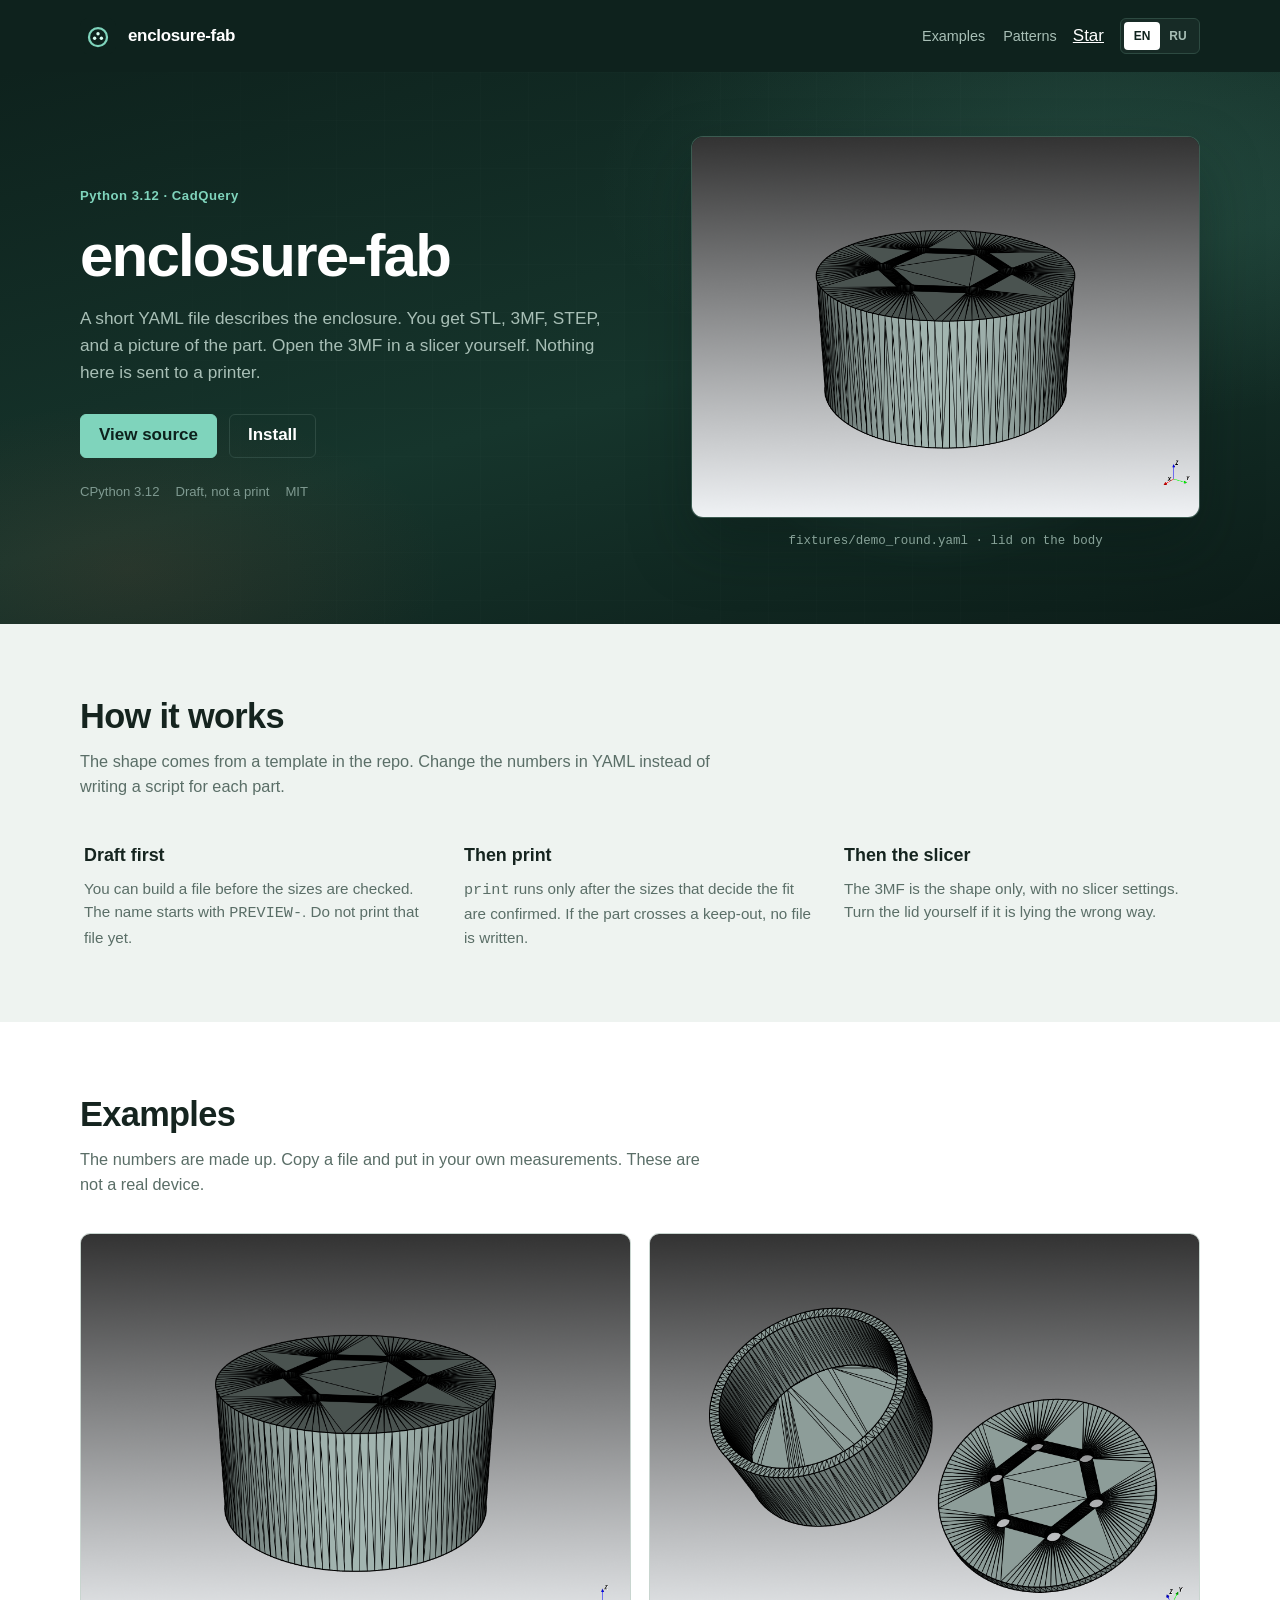
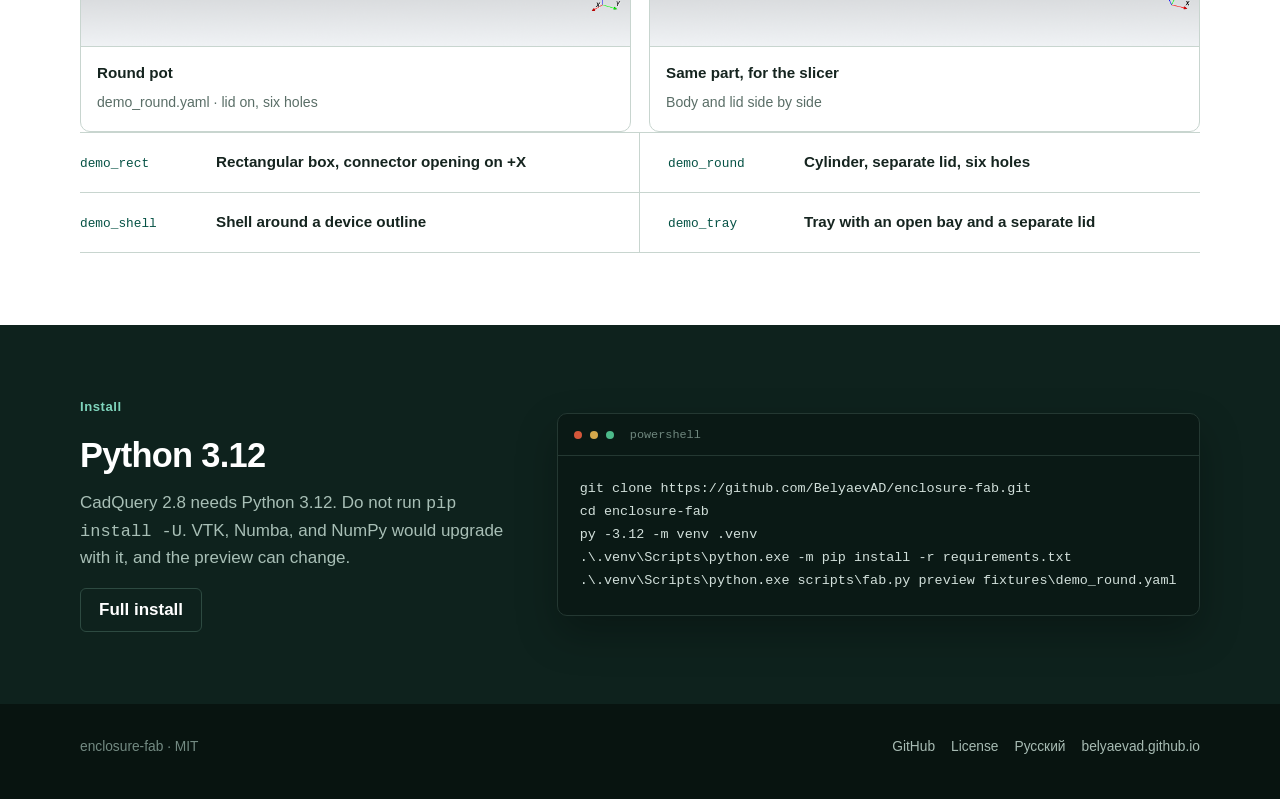
==== commit df4201ca: "Rewrite the public copy so it reads like a person wrote it." ====
--- a/docs/index.html
+++ b/docs/index.html
@@ -4,8 +4,8 @@
   <meta charset="utf-8">
   <meta http-equiv="Content-Security-Policy" content="default-src 'self'; script-src 'self' 'unsafe-inline' https://buttons.github.io; style-src 'self' 'unsafe-inline' https://fonts.googleapis.com; font-src https://fonts.gstatic.com; img-src 'self' data:; frame-src https://ghbtns.com https://buttons.github.io; connect-src 'self' https://api.github.com">
   <meta name="viewport" content="width=device-width, initial-scale=1">
-  <title>enclosure-fab — YAML spec to a printable mesh</title>
-  <meta name="description" content="CadQuery wrapper: a YAML spec becomes STL, 3MF, and STEP. Preview is not a print release. You open the file in a slicer. Python 3.12, MIT.">
+  <title>enclosure-fab — an enclosure from YAML</title>
+  <meta name="description" content="A short YAML file describes an enclosure. You get STL, 3MF, STEP, and a picture. You open the file in a slicer.">
   <meta name="robots" content="index, follow, max-image-preview:large">
   <meta name="author" content="BelyaevAD">
   <meta name="theme-color" content="#0e221d">
@@ -22,14 +22,14 @@
   <meta property="og:type" content="website">
   <meta property="og:locale" content="en_US">
   <meta property="og:locale:alternate" content="ru_RU">
-  <meta property="og:title" content="enclosure-fab — YAML spec to a printable mesh">
-  <meta property="og:description" content="CadQuery wrapper for STL, 3MF, and STEP. You slice the file. The tool does not start a printer.">
+  <meta property="og:title" content="enclosure-fab — an enclosure from YAML">
+  <meta property="og:description" content="A short YAML file describes an enclosure. You get STL, 3MF, STEP, and a picture. You open the file in a slicer.">
   <meta property="og:url" content="https://belyaevad.github.io/enclosure-fab/">
   <meta property="og:site_name" content="enclosure-fab">
   <meta property="og:image" content="https://belyaevad.github.io/enclosure-fab/assets/round-assembled.png">
   <meta name="twitter:card" content="summary_large_image">
   <meta name="twitter:title" content="enclosure-fab">
-  <meta name="twitter:description" content="YAML spec to STL, 3MF, and STEP. Python 3.12, MIT.">
+  <meta name="twitter:description" content="An enclosure from YAML: STL, 3MF, and STEP. Python 3.12, MIT.">
   <meta name="twitter:image" content="https://belyaevad.github.io/enclosure-fab/assets/round-assembled.png">
 </head>
 <body>
@@ -60,14 +60,14 @@
         <div class="hero-copy">
           <p class="eyebrow">Python 3.12 · CadQuery</p>
           <h1>enclosure-fab</h1>
-          <p class="hero-lead">A short YAML spec becomes STL, 3MF, and STEP. A preview image shows the part. You open the 3MF in a slicer. This program does not talk to a printer.</p>
+          <p class="hero-lead">A short YAML file describes the enclosure. You get STL, 3MF, STEP, and a picture of the part. Open the 3MF in a slicer yourself. Nothing here is sent to a printer.</p>
           <div class="hero-actions">
             <a class="button" href="https://github.com/BelyaevAD/enclosure-fab" target="_blank" rel="noopener noreferrer">View source</a>
             <a class="button secondary" href="#install">Install</a>
           </div>
           <div class="hero-meta">
             <span>CPython 3.12</span>
-            <span>Preview is not a print</span>
+            <span>Draft, not a print</span>
             <span>MIT</span>
           </div>
         </div>
@@ -75,28 +75,28 @@
           <div class="hero-frame">
             <img src="assets/round-assembled.png" alt="Round pot with a lid and six ventilation holes" width="800" height="600">
           </div>
-          <figcaption>fixtures/demo_round.yaml · assembled view</figcaption>
+          <figcaption>fixtures/demo_round.yaml · lid on the body</figcaption>
         </figure>
       </div>
     </section>
     <section class="section">
       <div class="shell">
         <div class="section-heading">
-          <h2>What it is for</h2>
-          <p>The solid comes from a committed template. You change numbers in YAML. You do not paste a one-off script into the chat.</p>
+          <h2>How it works</h2>
+          <p>The shape comes from a template in the repo. Change the numbers in YAML instead of writing a script for each part.</p>
         </div>
         <div class="feature-grid">
           <article class="feature">
-            <h3>Preview first</h3>
-            <p>Unconfirmed millimetres are allowed. The file name starts with <code>PREVIEW-</code>. That file is not a release for the printer.</p>
+            <h3>Draft first</h3>
+            <p>You can build a file before the sizes are checked. The name starts with <code>PREVIEW-</code>. Do not print that file yet.</p>
           </article>
           <article class="feature">
-            <h3>Print is a gate</h3>
-            <p><code>print</code> runs only after fit-critical fields are confirmed. If the keep-out solid hits the part, the mesh is not written.</p>
+            <h3>Then print</h3>
+            <p><code>print</code> runs only after the sizes that decide the fit are confirmed. If the part crosses a keep-out, no file is written.</p>
           </article>
           <article class="feature">
-            <h3>You slice it</h3>
-            <p>Open the 3MF and load geometry only. CadQuery does not write slicer project settings. Rotate the lid yourself if the advice pose is wrong.</p>
+            <h3>Then the slicer</h3>
+            <p>The 3MF is the shape only, with no slicer settings. Turn the lid yourself if it is lying the wrong way.</p>
           </article>
         </div>
       </div>
@@ -104,8 +104,8 @@
     <section class="section white" id="examples">
       <div class="shell">
         <div class="section-heading">
-          <h2>Examples in the repo</h2>
-          <p>Synthetic parts with made-up sizes. Copy a fixture and change the numbers. They are not measurements of a real device.</p>
+          <h2>Examples</h2>
+          <p>The numbers are made up. Copy a file and put in your own measurements. These are not a real device.</p>
         </div>
         <div class="shot-gallery">
           <figure class="shot-card">
@@ -114,14 +114,14 @@
           </figure>
           <figure class="shot-card">
             <img src="assets/round-print.png" alt="Pot and lid side by side" loading="lazy">
-            <figcaption><strong>Same pot, print pose</strong><span>Cup and lid separated so both can be sliced</span></figcaption>
+            <figcaption><strong>Same part, for the slicer</strong><span>Body and lid side by side</span></figcaption>
           </figure>
         </div>
         <div class="coverage" aria-label="Fixtures">
-          <div class="coverage-item"><code>demo_rect</code><strong>Rectangular box, USB-sized opening on +X</strong></div>
-          <div class="coverage-item"><code>demo_round</code><strong>Cylinder, separate lid, six vent holes</strong></div>
-          <div class="coverage-item"><code>demo_shell</code><strong>Shell around a device envelope</strong></div>
-          <div class="coverage-item"><code>demo_tray</code><strong>Tray, open well, separate lid</strong></div>
+          <div class="coverage-item"><code>demo_rect</code><strong>Rectangular box, connector opening on +X</strong></div>
+          <div class="coverage-item"><code>demo_round</code><strong>Cylinder, separate lid, six holes</strong></div>
+          <div class="coverage-item"><code>demo_shell</code><strong>Shell around a device outline</strong></div>
+          <div class="coverage-item"><code>demo_tray</code><strong>Tray with an open bay and a separate lid</strong></div>
         </div>
       </div>
     </section>
@@ -130,7 +130,7 @@
         <div class="quick-copy">
           <p class="eyebrow">Install</p>
           <h2>Python 3.12</h2>
-          <p>CadQuery 2.8 is pinned to that interpreter. Do not <code>pip install -U</code> the stack. VTK, Numba, and NumPy move together.</p>
+          <p>CadQuery 2.8 needs Python 3.12. Do not run <code>pip install -U</code>. VTK, Numba, and NumPy would upgrade with it, and the preview can change.</p>
           <a class="button secondary" href="https://github.com/BelyaevAD/enclosure-fab#agent-setup" target="_blank" rel="noopener noreferrer">Full install</a>
         </div>
         <div class="code-window" aria-label="Install commands">
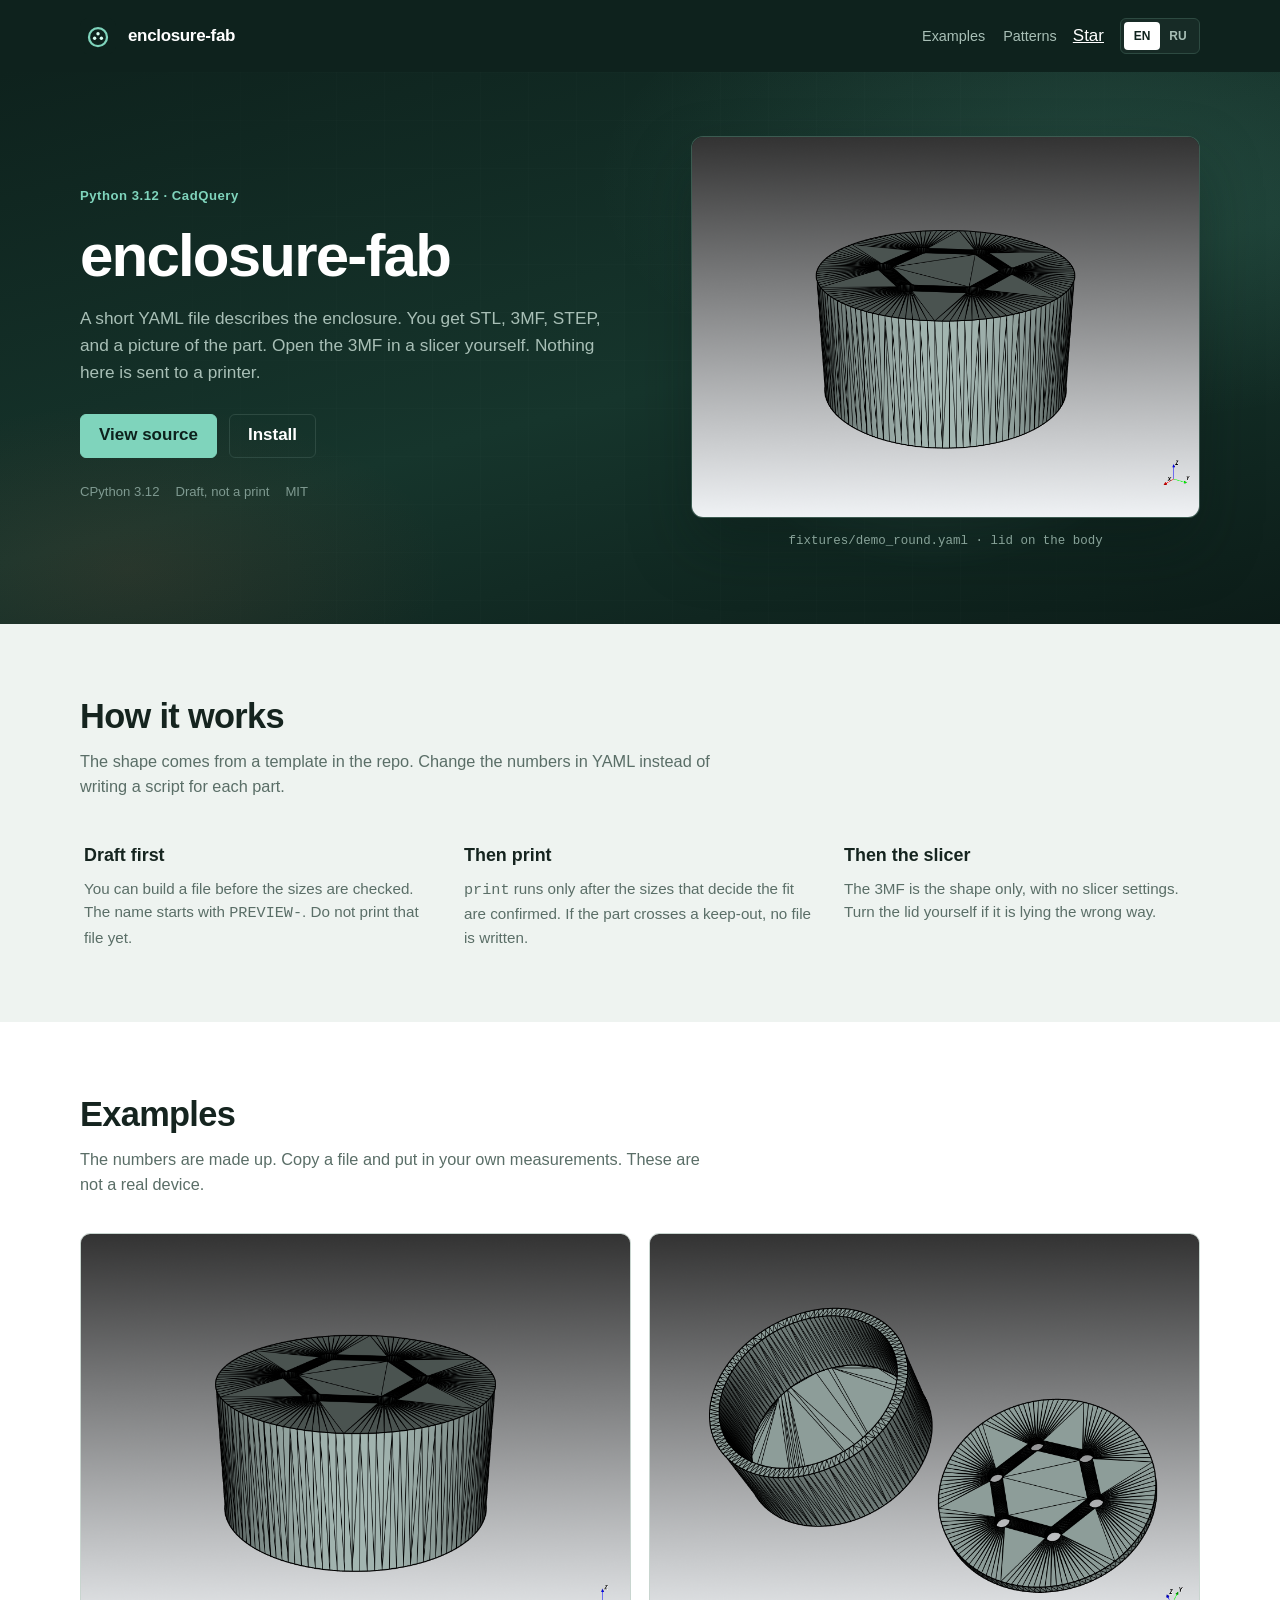
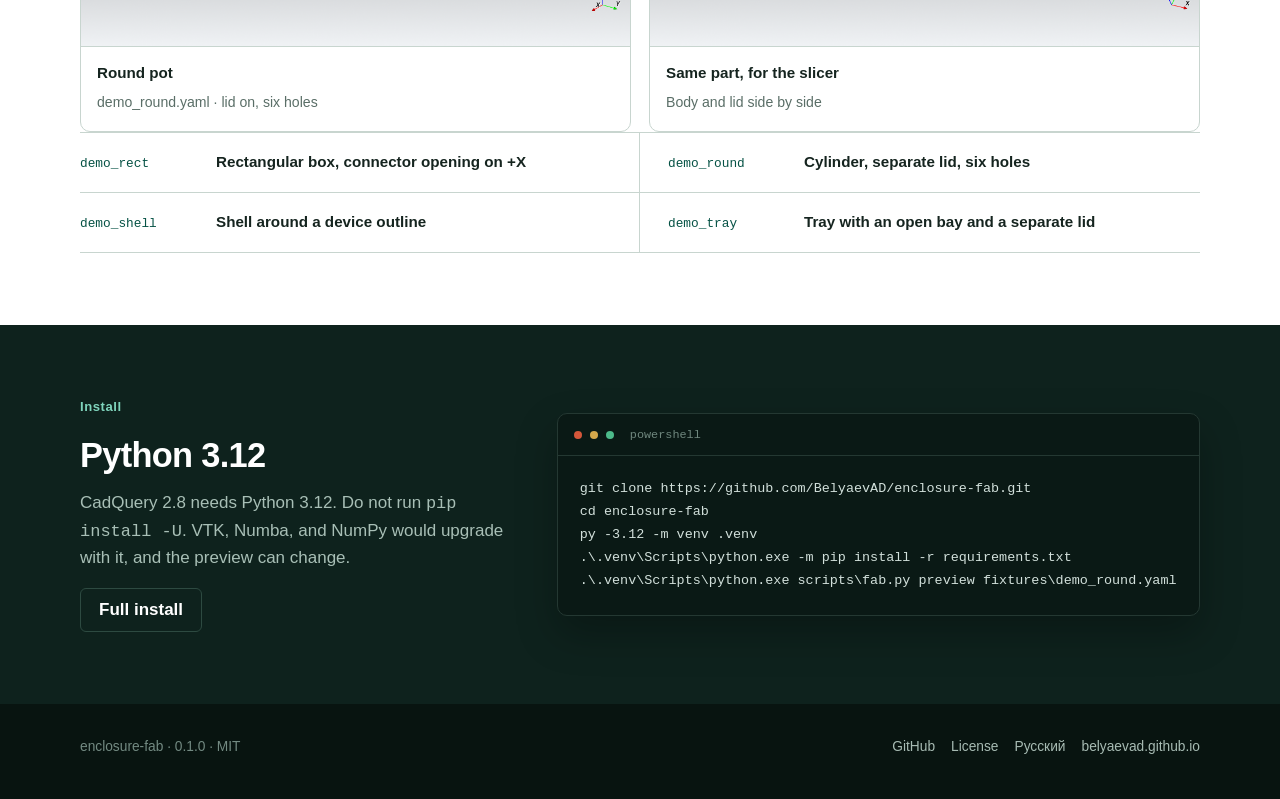
==== commit 4aa9dfcd: "Mark 0.1.0 and publish the skill at the catalog path." ====
--- a/docs/index.html
+++ b/docs/index.html
@@ -151,7 +151,7 @@
   </main>
   <footer class="site-footer">
     <div class="footer-inner shell">
-      <p>enclosure-fab · MIT</p>
+      <p>enclosure-fab · 0.1.0 · MIT</p>
       <div class="footer-links">
         <a href="https://github.com/BelyaevAD/enclosure-fab" target="_blank" rel="noopener noreferrer">GitHub</a>
         <a href="https://github.com/BelyaevAD/enclosure-fab/blob/main/LICENSE" target="_blank" rel="noopener noreferrer">License</a>
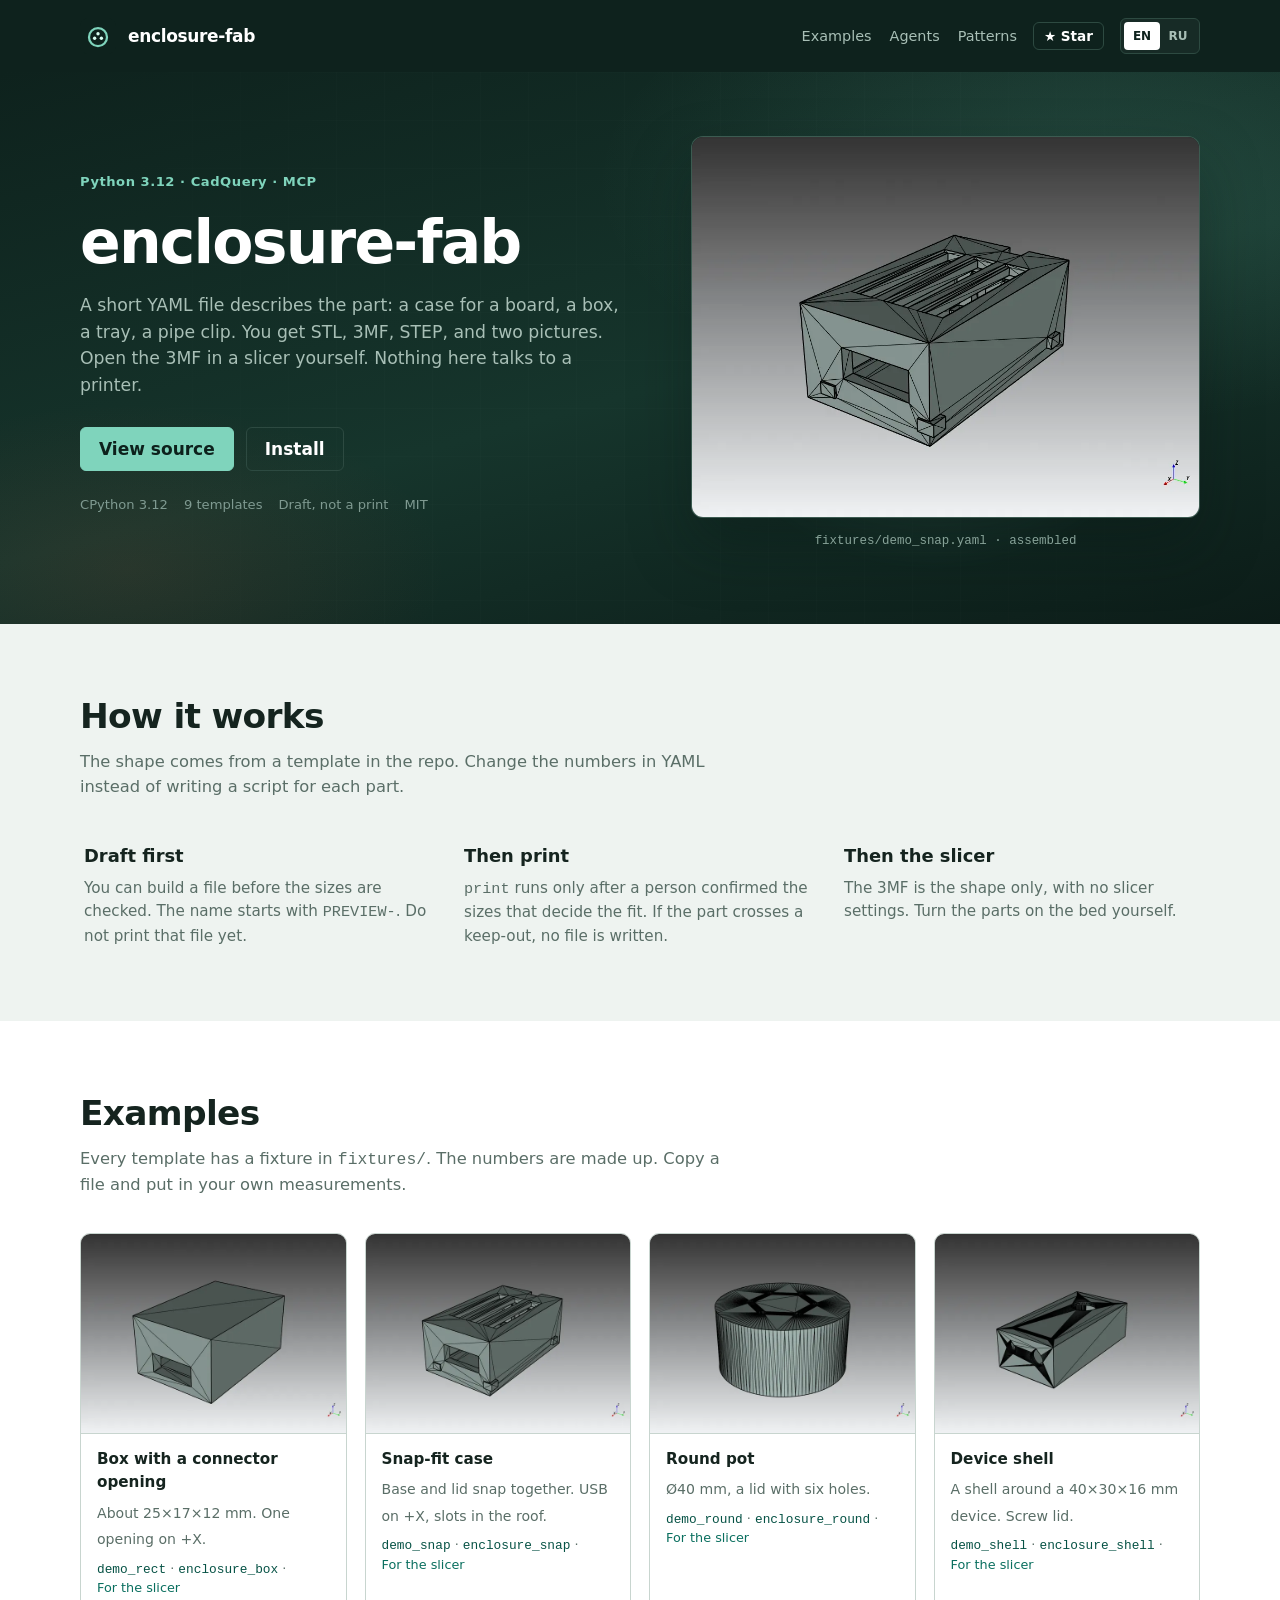
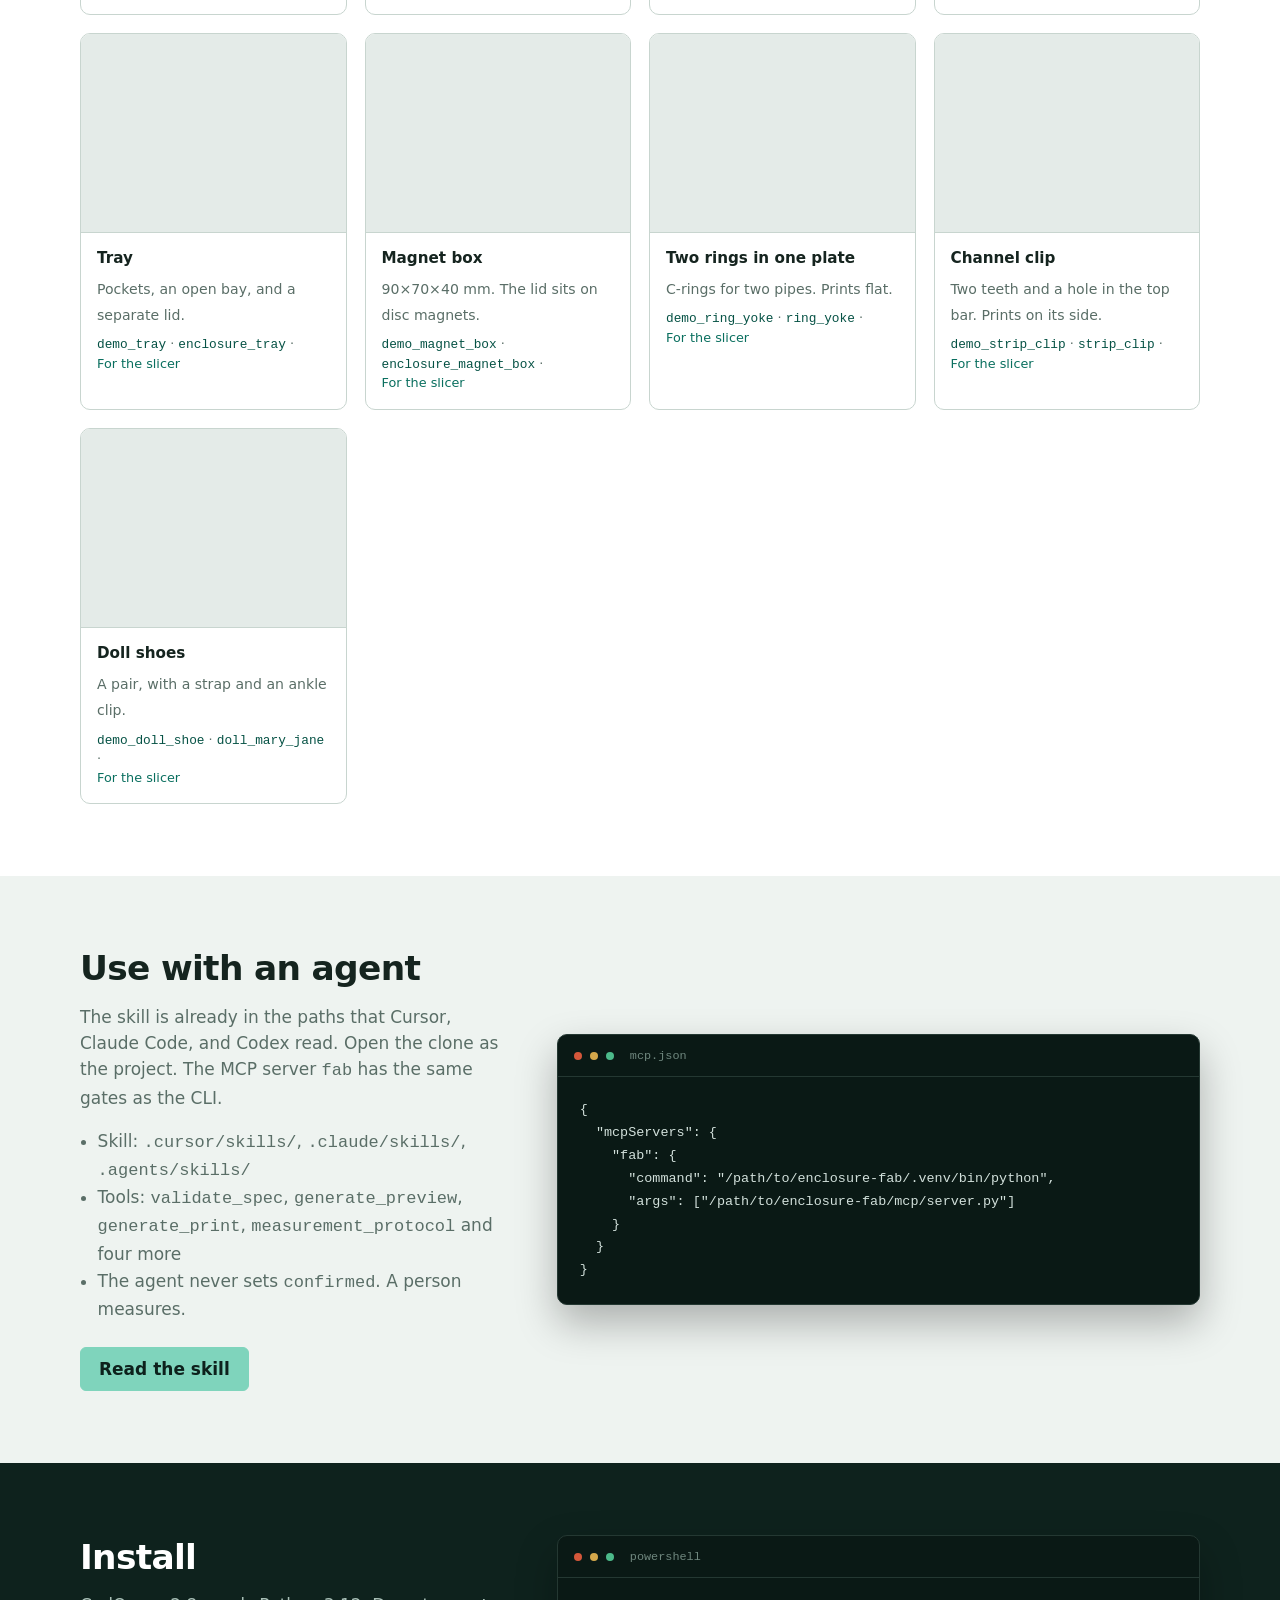
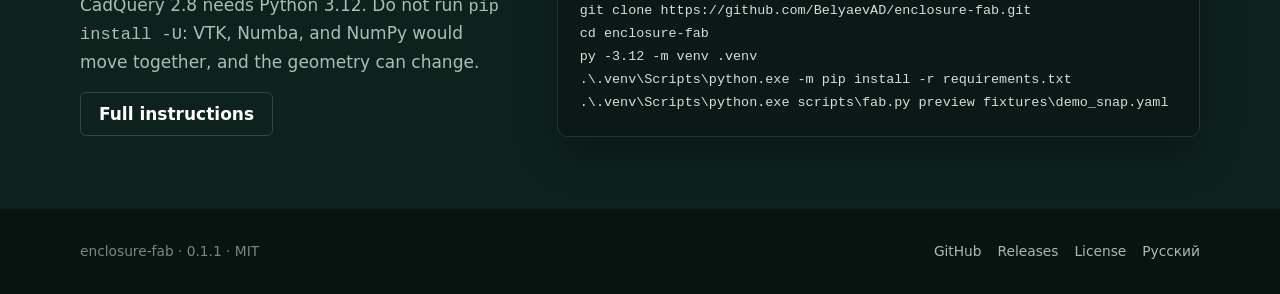
==== commit bd7a638c: "Cover every template with a fixture, snapshot the geometry, and build the site. - Five new fixtures " ====
--- a/docs/index.html
+++ b/docs/index.html
@@ -2,10 +2,10 @@
 <html lang="en">
 <head>
   <meta charset="utf-8">
-  <meta http-equiv="Content-Security-Policy" content="default-src 'self'; script-src 'self' 'unsafe-inline' https://buttons.github.io; style-src 'self' 'unsafe-inline' https://fonts.googleapis.com; font-src https://fonts.gstatic.com; img-src 'self' data:; frame-src https://ghbtns.com https://buttons.github.io; connect-src 'self' https://api.github.com">
+  <meta http-equiv="Content-Security-Policy" content="default-src 'self'; img-src 'self' data:; style-src 'self'; script-src 'none'; base-uri 'none'; form-action 'none'">
   <meta name="viewport" content="width=device-width, initial-scale=1">
-  <title>enclosure-fab — an enclosure from YAML</title>
-  <meta name="description" content="A short YAML file describes an enclosure. You get STL, 3MF, STEP, and a picture. You open the file in a slicer.">
+  <title>enclosure-fab — printable parts from YAML</title>
+  <meta name="description" content="A short YAML file describes a printable part. You get STL, 3MF, STEP, and two pictures. You open the 3MF in a slicer.">
   <meta name="robots" content="index, follow, max-image-preview:large">
   <meta name="author" content="BelyaevAD">
   <meta name="theme-color" content="#0e221d">
@@ -15,22 +15,43 @@
   <link rel="alternate" hreflang="x-default" href="https://belyaevad.github.io/enclosure-fab/">
   <link rel="sitemap" type="application/xml" href="https://belyaevad.github.io/enclosure-fab/sitemap.xml">
   <link rel="icon" type="image/svg+xml" href="assets/brand-mark.svg">
-  <link rel="preconnect" href="https://fonts.googleapis.com">
-  <link rel="preconnect" href="https://fonts.gstatic.com" crossorigin>
-  <link href="https://fonts.googleapis.com/css2?family=IBM+Plex+Mono:wght@400;500&family=IBM+Plex+Sans:wght@400;500;600;700&display=swap" rel="stylesheet">
+  <link rel="preload" as="image" href="assets/demo_snap-hero.webp" type="image/webp">
   <link rel="stylesheet" href="assets/site.css">
   <meta property="og:type" content="website">
   <meta property="og:locale" content="en_US">
   <meta property="og:locale:alternate" content="ru_RU">
-  <meta property="og:title" content="enclosure-fab — an enclosure from YAML">
-  <meta property="og:description" content="A short YAML file describes an enclosure. You get STL, 3MF, STEP, and a picture. You open the file in a slicer.">
+  <meta property="og:title" content="enclosure-fab — printable parts from YAML">
+  <meta property="og:description" content="A short YAML file describes a printable part. You get STL, 3MF, STEP, and two pictures. You open the 3MF in a slicer.">
   <meta property="og:url" content="https://belyaevad.github.io/enclosure-fab/">
   <meta property="og:site_name" content="enclosure-fab">
-  <meta property="og:image" content="https://belyaevad.github.io/enclosure-fab/assets/round-assembled.png">
+  <meta property="og:image" content="https://belyaevad.github.io/enclosure-fab/assets/og.jpg">
+  <meta property="og:image:width" content="1200">
+  <meta property="og:image:height" content="630">
   <meta name="twitter:card" content="summary_large_image">
   <meta name="twitter:title" content="enclosure-fab">
-  <meta name="twitter:description" content="An enclosure from YAML: STL, 3MF, and STEP. Python 3.12, MIT.">
-  <meta name="twitter:image" content="https://belyaevad.github.io/enclosure-fab/assets/round-assembled.png">
+  <meta name="twitter:description" content="A short YAML file describes a printable part. You get STL, 3MF, STEP, and two pictures. You open the 3MF in a slicer.">
+  <meta name="twitter:image" content="https://belyaevad.github.io/enclosure-fab/assets/og.jpg">
+  <script type="application/ld+json">
+{
+  "@context": "https://schema.org",
+  "@type": "SoftwareSourceCode",
+  "name": "enclosure-fab",
+  "description": "A short YAML file describes a printable part. You get STL, 3MF, STEP, and two pictures. You open the 3MF in a slicer.",
+  "url": "https://belyaevad.github.io/enclosure-fab/",
+  "codeRepository": "https://github.com/BelyaevAD/enclosure-fab",
+  "programmingLanguage": "Python",
+  "runtimePlatform": "CPython 3.12",
+  "license": "https://opensource.org/licenses/MIT",
+  "version": "0.1.1",
+  "inLanguage": "en",
+  "author": {
+    "@type": "Person",
+    "name": "BelyaevAD",
+    "url": "https://github.com/BelyaevAD"
+  },
+  "keywords": "3D printing, CadQuery, enclosure, STL, 3MF, STEP, YAML, MCP, agent skill"
+}
+  </script>
 </head>
 <body>
   <header class="site-header">
@@ -41,14 +62,13 @@
       </a>
       <div class="nav-right">
         <div class="nav-links">
-          <a href="https://github.com/BelyaevAD/enclosure-fab#examples" target="_blank" rel="noopener noreferrer">Examples</a>
-          <a href="https://github.com/BelyaevAD/enclosure-fab/blob/main/docs/patterns.md" target="_blank" rel="noopener noreferrer">Patterns</a>
-        </div>
-        <span class="nav-star">
-          <a class="github-button" href="https://github.com/BelyaevAD/enclosure-fab" rel="noopener" data-color-scheme="no-preference: dark; light: dark; dark: dark;" data-icon="octicon-star" data-size="large" data-show-count="true" aria-label="Star BelyaevAD/enclosure-fab on GitHub">Star</a>
-        </span>
+          <a href="#examples">Examples</a>
+          <a href="#agent">Agents</a>
+          <a href="https://github.com/BelyaevAD/enclosure-fab/blob/main/docs/patterns.md" rel="noopener">Patterns</a>
+        </div>
+        <a class="nav-star" href="https://github.com/BelyaevAD/enclosure-fab" rel="noopener" aria-label="Star: BelyaevAD/enclosure-fab on GitHub">★ Star</a>
         <div class="language-switch" aria-label="Language">
-          <a href="./" lang="en" aria-current="page">EN</a>
+          <a href="" lang="en" aria-current="page">EN</a>
           <a href="ru/" lang="ru">RU</a>
         </div>
       </div>
@@ -58,24 +78,25 @@
     <section class="hero-band">
       <div class="hero-inner shell">
         <div class="hero-copy">
-          <p class="eyebrow">Python 3.12 · CadQuery</p>
+          <p class="eyebrow">Python 3.12 · CadQuery · MCP</p>
           <h1>enclosure-fab</h1>
-          <p class="hero-lead">A short YAML file describes the enclosure. You get STL, 3MF, STEP, and a picture of the part. Open the 3MF in a slicer yourself. Nothing here is sent to a printer.</p>
+          <p class="hero-lead">A short YAML file describes the part: a case for a board, a box, a tray, a pipe clip. You get STL, 3MF, STEP, and two pictures. Open the 3MF in a slicer yourself. Nothing here talks to a printer.</p>
           <div class="hero-actions">
-            <a class="button" href="https://github.com/BelyaevAD/enclosure-fab" target="_blank" rel="noopener noreferrer">View source</a>
+            <a class="button" href="https://github.com/BelyaevAD/enclosure-fab" rel="noopener">View source</a>
             <a class="button secondary" href="#install">Install</a>
           </div>
           <div class="hero-meta">
             <span>CPython 3.12</span>
+            <span>9 templates</span>
             <span>Draft, not a print</span>
             <span>MIT</span>
           </div>
         </div>
         <figure class="hero-visual">
           <div class="hero-frame">
-            <img src="assets/round-assembled.png" alt="Round pot with a lid and six ventilation holes" width="800" height="600">
-          </div>
-          <figcaption>fixtures/demo_round.yaml · lid on the body</figcaption>
+            <img src="assets/demo_snap-hero.webp" alt="Snap-fit case with roof slots, assembled" width="960" height="720" fetchpriority="high">
+          </div>
+          <figcaption>fixtures/demo_snap.yaml · assembled</figcaption>
         </figure>
       </div>
     </section>
@@ -92,11 +113,11 @@
           </article>
           <article class="feature">
             <h3>Then print</h3>
-            <p><code>print</code> runs only after the sizes that decide the fit are confirmed. If the part crosses a keep-out, no file is written.</p>
+            <p><code>print</code> runs only after a person confirmed the sizes that decide the fit. If the part crosses a keep-out, no file is written.</p>
           </article>
           <article class="feature">
             <h3>Then the slicer</h3>
-            <p>The 3MF is the shape only, with no slicer settings. Turn the lid yourself if it is lying the wrong way.</p>
+            <p>The 3MF is the shape only, with no slicer settings. Turn the parts on the bed yourself.</p>
           </article>
         </div>
       </div>
@@ -105,33 +126,120 @@
       <div class="shell">
         <div class="section-heading">
           <h2>Examples</h2>
-          <p>The numbers are made up. Copy a file and put in your own measurements. These are not a real device.</p>
+          <p>Every template has a fixture in <code>fixtures/</code>. The numbers are made up. Copy a file and put in your own measurements.</p>
         </div>
         <div class="shot-gallery">
           <figure class="shot-card">
-            <img src="assets/round-assembled.png" alt="Assembled round pot" loading="lazy">
-            <figcaption><strong>Round pot</strong><span>demo_round.yaml · lid on, six holes</span></figcaption>
-          </figure>
-          <figure class="shot-card">
-            <img src="assets/round-print.png" alt="Pot and lid side by side" loading="lazy">
-            <figcaption><strong>Same part, for the slicer</strong><span>Body and lid side by side</span></figcaption>
-          </figure>
-        </div>
-        <div class="coverage" aria-label="Fixtures">
-          <div class="coverage-item"><code>demo_rect</code><strong>Rectangular box, connector opening on +X</strong></div>
-          <div class="coverage-item"><code>demo_round</code><strong>Cylinder, separate lid, six holes</strong></div>
-          <div class="coverage-item"><code>demo_shell</code><strong>Shell around a device outline</strong></div>
-          <div class="coverage-item"><code>demo_tray</code><strong>Tray with an open bay and a separate lid</strong></div>
+            <img src="assets/demo_rect.webp" alt="Box with a connector opening" width="640" height="480" loading="lazy" decoding="async">
+            <figcaption>
+              <strong>Box with a connector opening</strong>
+              <span>About 25×17×12 mm. One opening on +X.</span>
+              <span class="shot-meta"><code>demo_rect</code> · <code>enclosure_box</code> · <a href="assets/demo_rect-print.webp">For the slicer</a></span>
+            </figcaption>
+          </figure>
+          <figure class="shot-card">
+            <img src="assets/demo_snap.webp" alt="Snap-fit case" width="640" height="480" loading="lazy" decoding="async">
+            <figcaption>
+              <strong>Snap-fit case</strong>
+              <span>Base and lid snap together. USB on +X, slots in the roof.</span>
+              <span class="shot-meta"><code>demo_snap</code> · <code>enclosure_snap</code> · <a href="assets/demo_snap-print.webp">For the slicer</a></span>
+            </figcaption>
+          </figure>
+          <figure class="shot-card">
+            <img src="assets/demo_round.webp" alt="Round pot" width="640" height="480" loading="lazy" decoding="async">
+            <figcaption>
+              <strong>Round pot</strong>
+              <span>Ø40 mm, a lid with six holes.</span>
+              <span class="shot-meta"><code>demo_round</code> · <code>enclosure_round</code> · <a href="assets/demo_round-print.webp">For the slicer</a></span>
+            </figcaption>
+          </figure>
+          <figure class="shot-card">
+            <img src="assets/demo_shell.webp" alt="Device shell" width="640" height="480" loading="lazy" decoding="async">
+            <figcaption>
+              <strong>Device shell</strong>
+              <span>A shell around a 40×30×16 mm device. Screw lid.</span>
+              <span class="shot-meta"><code>demo_shell</code> · <code>enclosure_shell</code> · <a href="assets/demo_shell-print.webp">For the slicer</a></span>
+            </figcaption>
+          </figure>
+          <figure class="shot-card">
+            <img src="assets/demo_tray.webp" alt="Tray" width="640" height="480" loading="lazy" decoding="async">
+            <figcaption>
+              <strong>Tray</strong>
+              <span>Pockets, an open bay, and a separate lid.</span>
+              <span class="shot-meta"><code>demo_tray</code> · <code>enclosure_tray</code> · <a href="assets/demo_tray-print.webp">For the slicer</a></span>
+            </figcaption>
+          </figure>
+          <figure class="shot-card">
+            <img src="assets/demo_magnet_box.webp" alt="Magnet box" width="640" height="480" loading="lazy" decoding="async">
+            <figcaption>
+              <strong>Magnet box</strong>
+              <span>90×70×40 mm. The lid sits on disc magnets.</span>
+              <span class="shot-meta"><code>demo_magnet_box</code> · <code>enclosure_magnet_box</code> · <a href="assets/demo_magnet_box-print.webp">For the slicer</a></span>
+            </figcaption>
+          </figure>
+          <figure class="shot-card">
+            <img src="assets/demo_ring_yoke.webp" alt="Two rings in one plate" width="640" height="480" loading="lazy" decoding="async">
+            <figcaption>
+              <strong>Two rings in one plate</strong>
+              <span>C-rings for two pipes. Prints flat.</span>
+              <span class="shot-meta"><code>demo_ring_yoke</code> · <code>ring_yoke</code> · <a href="assets/demo_ring_yoke-print.webp">For the slicer</a></span>
+            </figcaption>
+          </figure>
+          <figure class="shot-card">
+            <img src="assets/demo_strip_clip.webp" alt="Channel clip" width="640" height="480" loading="lazy" decoding="async">
+            <figcaption>
+              <strong>Channel clip</strong>
+              <span>Two teeth and a hole in the top bar. Prints on its side.</span>
+              <span class="shot-meta"><code>demo_strip_clip</code> · <code>strip_clip</code> · <a href="assets/demo_strip_clip-print.webp">For the slicer</a></span>
+            </figcaption>
+          </figure>
+          <figure class="shot-card">
+            <img src="assets/demo_doll_shoe.webp" alt="Doll shoes" width="640" height="480" loading="lazy" decoding="async">
+            <figcaption>
+              <strong>Doll shoes</strong>
+              <span>A pair, with a strap and an ankle clip.</span>
+              <span class="shot-meta"><code>demo_doll_shoe</code> · <code>doll_mary_jane</code> · <a href="assets/demo_doll_shoe-print.webp">For the slicer</a></span>
+            </figcaption>
+          </figure>
+        </div>
+      </div>
+    </section>
+    <section class="section" id="agent">
+      <div class="quick-start shell">
+        <div class="quick-copy">
+          <h2>Use with an agent</h2>
+          <p>The skill is already in the paths that Cursor, Claude Code, and Codex read. Open the clone as the project. The MCP server <code>fab</code> has the same gates as the CLI.</p>
+          <ul class="agent-list">
+            <li>Skill: <code>.cursor/skills/</code>, <code>.claude/skills/</code>, <code>.agents/skills/</code></li>
+            <li>Tools: <code>validate_spec</code>, <code>generate_preview</code>, <code>generate_print</code>, <code>measurement_protocol</code> and four more</li>
+            <li>The agent never sets <code>confirmed</code>. A person measures.</li>
+          </ul>
+          <a class="button" href="https://github.com/BelyaevAD/enclosure-fab/blob/main/SKILL.md" rel="noopener">Read the skill</a>
+        </div>
+        <div class="code-window" aria-label="MCP config">
+          <div class="code-toolbar">
+            <span class="window-dot"></span>
+            <span class="window-dot yellow"></span>
+            <span class="window-dot green"></span>
+            <span>mcp.json</span>
+          </div>
+          <pre><code>{
+  &quot;mcpServers&quot;: {
+    &quot;fab&quot;: {
+      &quot;command&quot;: &quot;/path/to/enclosure-fab/.venv/bin/python&quot;,
+      &quot;args&quot;: [&quot;/path/to/enclosure-fab/mcp/server.py&quot;]
+    }
+  }
+}</code></pre>
         </div>
       </div>
     </section>
     <section class="section dark" id="install">
       <div class="quick-start shell">
         <div class="quick-copy">
-          <p class="eyebrow">Install</p>
-          <h2>Python 3.12</h2>
-          <p>CadQuery 2.8 needs Python 3.12. Do not run <code>pip install -U</code>. VTK, Numba, and NumPy would upgrade with it, and the preview can change.</p>
-          <a class="button secondary" href="https://github.com/BelyaevAD/enclosure-fab#agent-setup" target="_blank" rel="noopener noreferrer">Full install</a>
+          <h2>Install</h2>
+          <p>CadQuery 2.8 needs Python 3.12. Do not run <code>pip install -U</code>: VTK, Numba, and NumPy would move together, and the geometry can change.</p>
+          <a class="button secondary" href="https://github.com/BelyaevAD/enclosure-fab/blob/main/README.md#install" rel="noopener">Full instructions</a>
         </div>
         <div class="code-window" aria-label="Install commands">
           <div class="code-toolbar">
@@ -144,22 +252,21 @@
 cd enclosure-fab
 py -3.12 -m venv .venv
 .\.venv\Scripts\python.exe -m pip install -r requirements.txt
-.\.venv\Scripts\python.exe scripts\fab.py preview fixtures\demo_round.yaml</code></pre>
+.\.venv\Scripts\python.exe scripts\fab.py preview fixtures\demo_snap.yaml</code></pre>
         </div>
       </div>
     </section>
   </main>
   <footer class="site-footer">
     <div class="footer-inner shell">
-      <p>enclosure-fab · 0.1.0 · MIT</p>
+      <p>enclosure-fab · 0.1.1 · MIT</p>
       <div class="footer-links">
-        <a href="https://github.com/BelyaevAD/enclosure-fab" target="_blank" rel="noopener noreferrer">GitHub</a>
-        <a href="https://github.com/BelyaevAD/enclosure-fab/blob/main/LICENSE" target="_blank" rel="noopener noreferrer">License</a>
+        <a href="https://github.com/BelyaevAD/enclosure-fab" rel="noopener">GitHub</a>
+        <a href="https://github.com/BelyaevAD/enclosure-fab/releases" rel="noopener">Releases</a>
+        <a href="https://github.com/BelyaevAD/enclosure-fab/blob/main/LICENSE" rel="noopener">License</a>
         <a href="ru/" lang="ru">Русский</a>
-        <a href="https://belyaevad.github.io/" target="_blank" rel="noopener noreferrer">belyaevad.github.io</a>
       </div>
     </div>
   </footer>
-  <script async defer src="https://buttons.github.io/buttons.js"></script>
 </body>
 </html>
--- a/docs/assets/site.css
+++ b/docs/assets/site.css
@@ -30,7 +30,7 @@
   margin: 0;
   color: var(--ink);
   background: var(--paper);
-  font-family: "IBM Plex Sans", "Segoe UI", sans-serif;
+  font-family: system-ui, -apple-system, "Segoe UI", Roboto, "Helvetica Neue", Arial, sans-serif;
   font-size: 17px;
   line-height: 1.55;
 }
@@ -107,16 +107,19 @@
 }
 
 .nav-star {
-  display: inline-flex;
-  align-items: center;
-  height: 28px;
-  line-height: 0;
-}
-
-.nav-star > span,
-.nav-star iframe {
-  display: inline-block !important;
-  vertical-align: middle;
+  padding: 0 10px;
+  border: 1px solid var(--hero-line);
+  border-radius: 6px;
+  color: #ffffff;
+  font-size: 0.85rem;
+  font-weight: 600;
+  line-height: 26px;
+  text-decoration: none;
+}
+
+.nav-star:hover,
+.nav-star:focus-visible {
+  border-color: var(--mint);
 }
 
 .language-switch {
@@ -296,7 +299,7 @@
 .hero-visual figcaption {
   margin-top: 14px;
   color: #88a399;
-  font-family: "IBM Plex Mono", "Cascadia Mono", Consolas, monospace;
+  font-family: ui-monospace, "Cascadia Mono", "SFMono-Regular", Consolas, monospace;
   font-size: 0.78rem;
   text-align: center;
 }
@@ -384,7 +387,7 @@
 
 .shot-gallery {
   display: grid;
-  grid-template-columns: repeat(2, minmax(0, 1fr));
+  grid-template-columns: repeat(auto-fill, minmax(260px, 1fr));
   gap: 18px;
 }
 
@@ -457,7 +460,7 @@
 
 .coverage-item code {
   color: var(--brand-dark);
-  font-family: "IBM Plex Mono", "Cascadia Mono", Consolas, monospace;
+  font-family: ui-monospace, "Cascadia Mono", "SFMono-Regular", Consolas, monospace;
   font-size: 0.8rem;
   font-weight: 500;
 }
@@ -487,7 +490,12 @@
   letter-spacing: -0.02em;
 }
 
-.quick-copy p {
+.quick-copy p,
+.agent-list {
+  color: var(--muted);
+}
+
+.dark .quick-copy p {
   color: var(--hero-muted);
 }
 
@@ -507,7 +515,7 @@
   padding: 0 16px;
   border-bottom: 1px solid var(--code-line);
   color: #6f877e;
-  font-family: "IBM Plex Mono", "Cascadia Mono", Consolas, monospace;
+  font-family: ui-monospace, "Cascadia Mono", "SFMono-Regular", Consolas, monospace;
   font-size: 0.74rem;
 }
 
@@ -529,7 +537,7 @@
 
 pre,
 code {
-  font-family: "IBM Plex Mono", "Cascadia Mono", Consolas, monospace;
+  font-family: ui-monospace, "Cascadia Mono", "SFMono-Regular", Consolas, monospace;
 }
 
 pre {
@@ -626,10 +634,6 @@
 }
 
 @media (max-width: 820px) {
-  .shot-gallery {
-    grid-template-columns: 1fr;
-  }
-
   .shell {
     width: min(100% - 32px, 720px);
   }
@@ -674,3 +678,23 @@
     transition: none;
   }
 }
+
+.shot-card .shot-meta {
+  display: block;
+  margin-top: 8px;
+  font-size: 0.8rem;
+}
+
+.shot-card .shot-meta code {
+  color: var(--brand-dark);
+}
+
+.shot-card .shot-meta a {
+  color: var(--brand);
+}
+
+.agent-list {
+  margin: 0 0 24px;
+  padding-left: 1.1rem;
+  line-height: 1.6;
+}
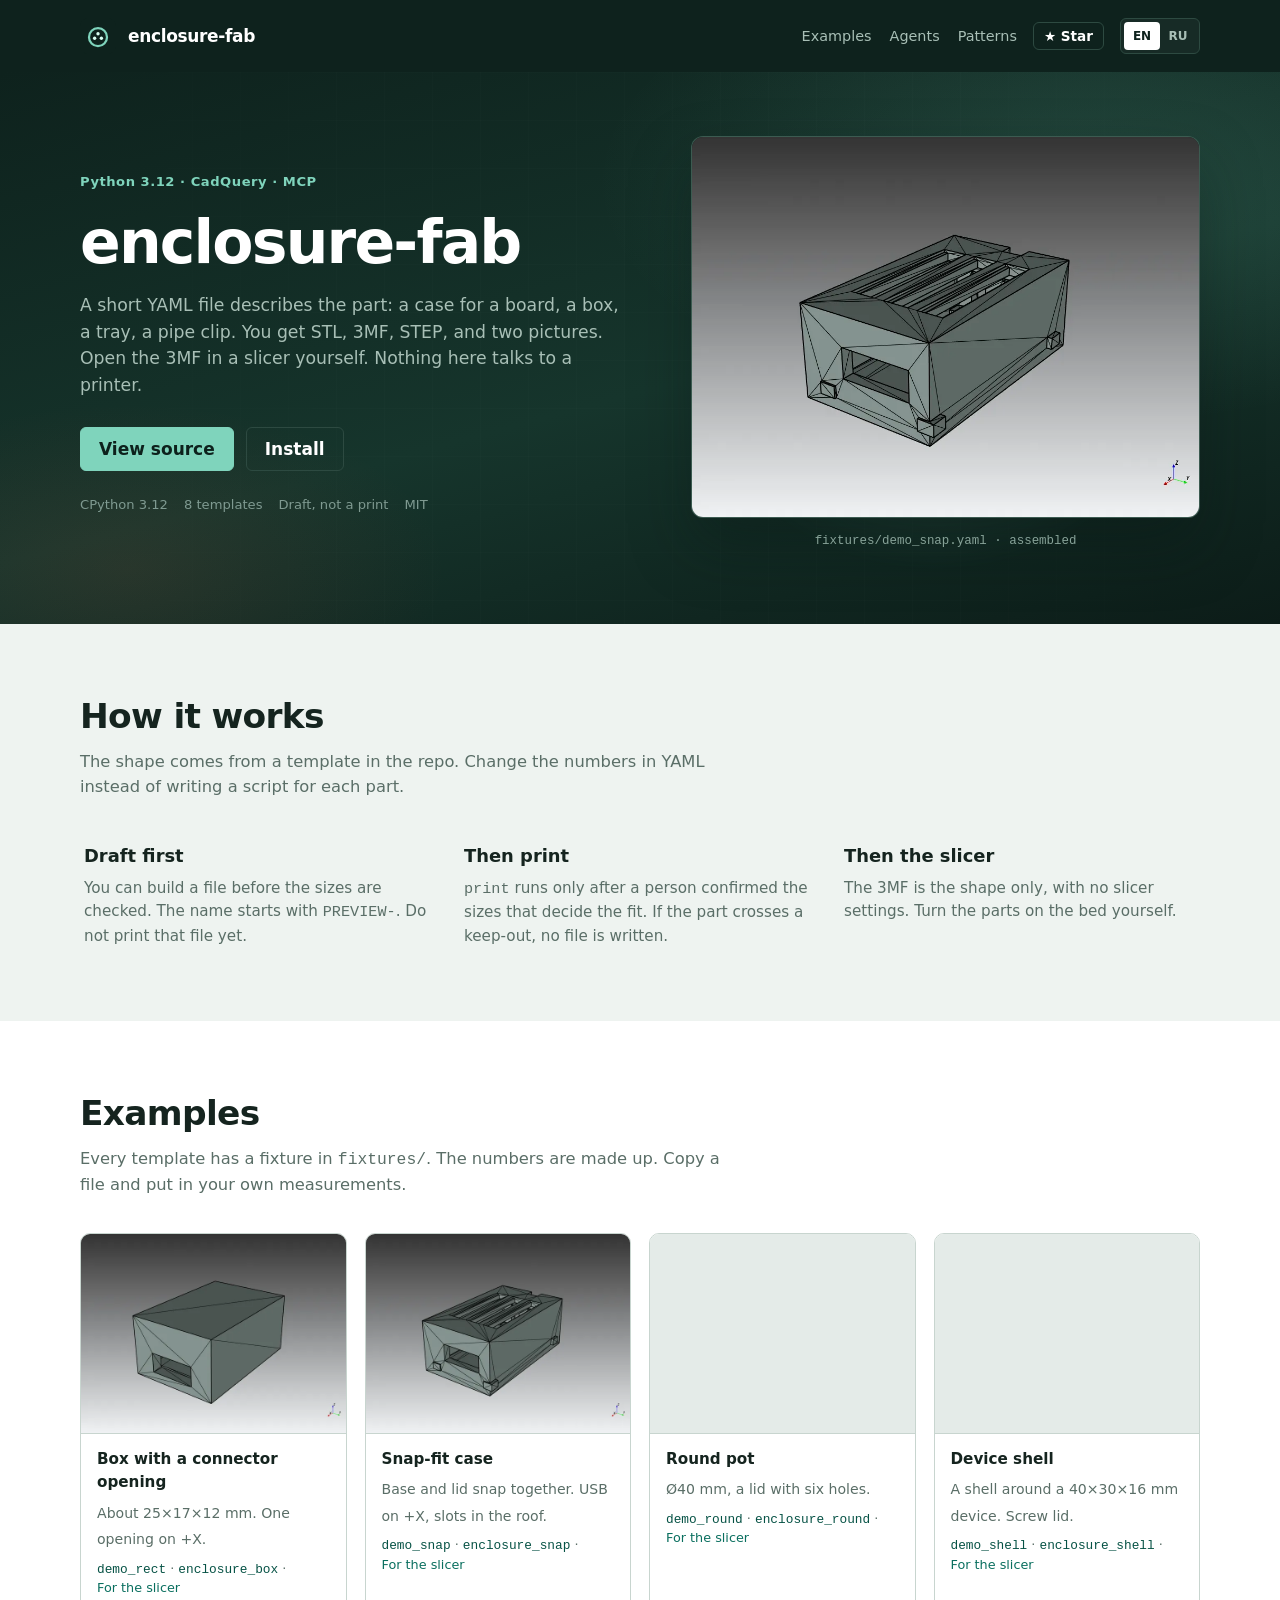
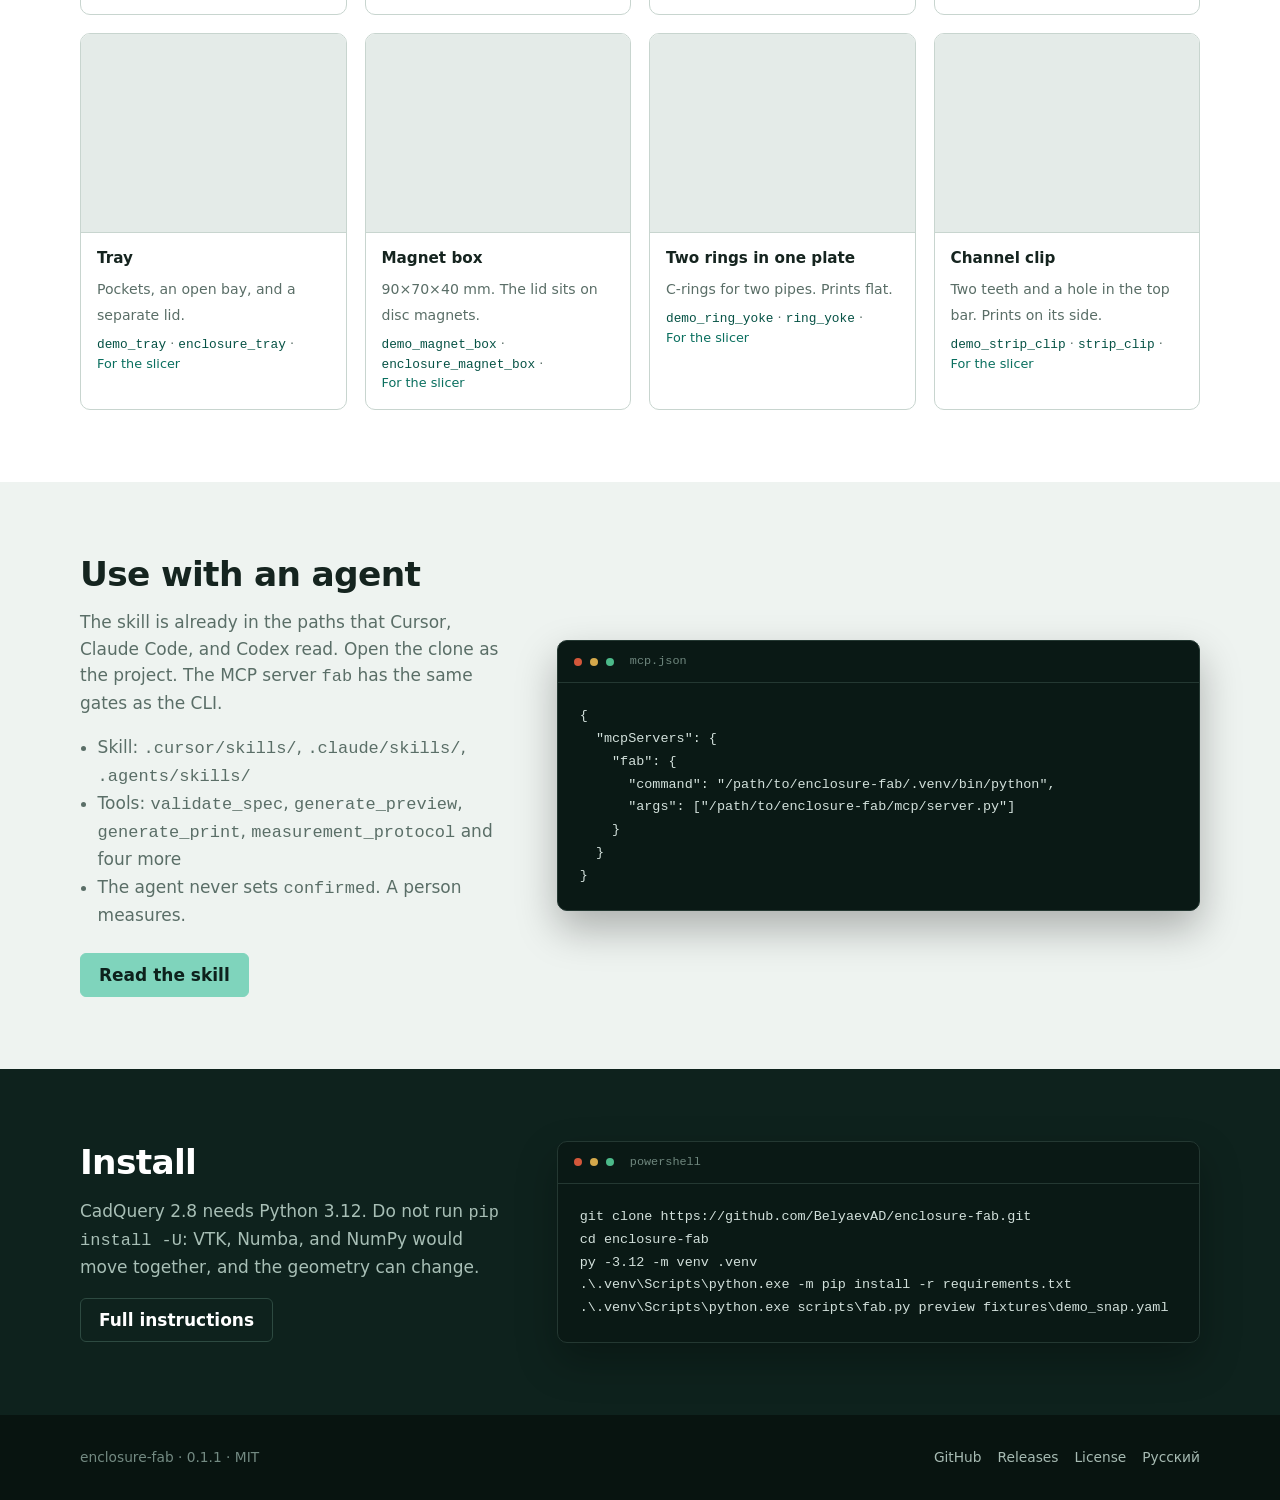
==== commit 28b886ac: "Remove one out-of-scope template, its fixture, schema entries, and site card." ====
--- a/docs/index.html
+++ b/docs/index.html
@@ -87,7 +87,7 @@
           </div>
           <div class="hero-meta">
             <span>CPython 3.12</span>
-            <span>9 templates</span>
+            <span>8 templates</span>
             <span>Draft, not a print</span>
             <span>MIT</span>
           </div>
@@ -193,14 +193,6 @@
               <span class="shot-meta"><code>demo_strip_clip</code> · <code>strip_clip</code> · <a href="assets/demo_strip_clip-print.webp">For the slicer</a></span>
             </figcaption>
           </figure>
-          <figure class="shot-card">
-            <img src="assets/demo_doll_shoe.webp" alt="Doll shoes" width="640" height="480" loading="lazy" decoding="async">
-            <figcaption>
-              <strong>Doll shoes</strong>
-              <span>A pair, with a strap and an ankle clip.</span>
-              <span class="shot-meta"><code>demo_doll_shoe</code> · <code>doll_mary_jane</code> · <a href="assets/demo_doll_shoe-print.webp">For the slicer</a></span>
-            </figcaption>
-          </figure>
         </div>
       </div>
     </section>
